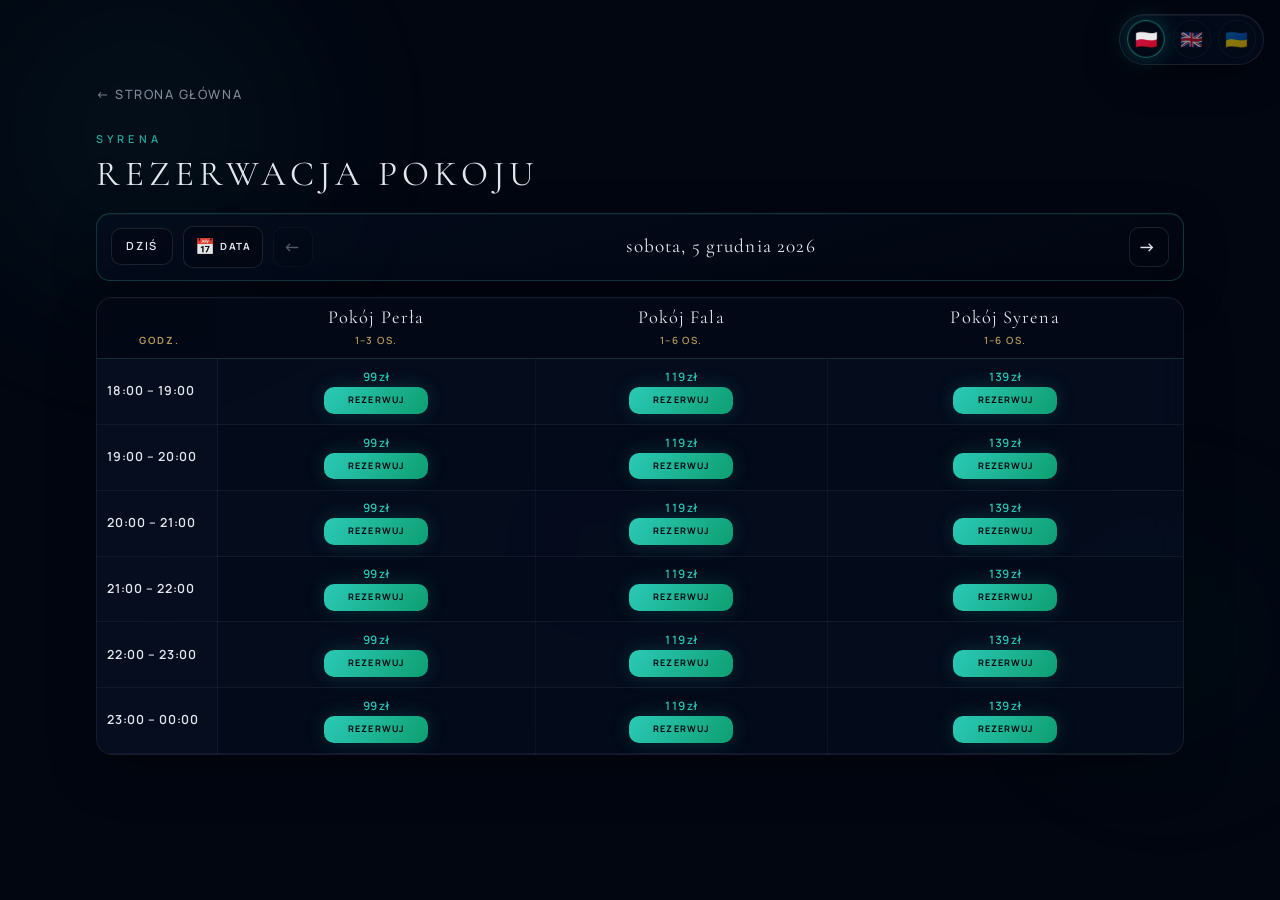
==== syrena/rezerwacja-pokoju.html @ a445add9 "Initial commit - full website" ====
<!DOCTYPE html>
<html lang="pl">
<head>
  <meta charset="UTF-8" />
  <meta name="viewport" content="width=device-width, initial-scale=1.0" />
  <meta name="description" content="Wybierz datę i godzinę — rezerwacja pokoju karaoke SYRENA." />
  <title>SYRENA — Rezerwacja pokoju</title>
  <link rel="preconnect" href="https://fonts.googleapis.com" />
  <link rel="preconnect" href="https://fonts.gstatic.com" crossorigin />
  <link href="https://fonts.googleapis.com/css2?family=Cormorant+Garamond:ital,wght@0,400;0,600;1,400&family=Manrope:wght@300;400;500;600&display=swap" rel="stylesheet" />
  <link rel="stylesheet" href="styles.css" />
</head>
<body data-syrena-page="rez">
  <a class="skip-link" href="#rez-main" data-i18n="rez_page.skip">Przejdź do treści</a>
  <div class="lang-switcher" role="group" data-i18n-aria-label="lang.switcher_aria">
    <button type="button" class="lang-switcher__btn is-active" data-lang="pl" aria-pressed="true">
      <span class="lang-switcher__flag" aria-hidden="true">🇵🇱</span><span class="visually-hidden" data-i18n="lang.pl">Polski</span>
    </button>
    <button type="button" class="lang-switcher__btn" data-lang="en" aria-pressed="false">
      <span class="lang-switcher__flag" aria-hidden="true">🇬🇧</span><span class="visually-hidden" data-i18n="lang.en">English</span>
    </button>
    <button type="button" class="lang-switcher__btn" data-lang="uk" aria-pressed="false">
      <span class="lang-switcher__flag" aria-hidden="true">🇺🇦</span><span class="visually-hidden" data-i18n="lang.uk">Українська</span>
    </button>
  </div>

  <div class="ambient" aria-hidden="true">
    <div class="ambient__orb ambient__orb--1"></div>
    <div class="ambient__orb ambient__orb--2"></div>
    <div class="ambient__orb ambient__orb--3"></div>
    <div class="ambient__bubbles"></div>
    <div class="ambient__rays"></div>
  </div>

  <div id="rez-site" class="rez-page">
    <main id="rez-main">
      <a class="rez-page__back" href="index.html#pokoje" data-i18n="rez_page.back">← Strona główna</a>

      <p class="rez-page__kicker" data-i18n="rez_page.kicker">SYRENA</p>
      <h1 class="rez-page__title" data-i18n="rez_page.heading">REZERWACJA POKOJU</h1>

      <div class="rez-datebar" data-rez-datebar role="toolbar" data-i18n-aria-label="rez_page.datebar_aria">
        <button type="button" class="rez-datebar__btn" data-rez-today data-i18n="booking.today">Dziś</button>
        <button type="button" class="rez-datebar__btn rez-datebar__btn--icon" data-rez-open-cal data-i18n-aria-label="booking.pick_date_aria" aria-label="Kalendarz">
          <span aria-hidden="true">📅</span>
          <span data-i18n="booking.date_word" class="rez-datebar__cal-word">data</span>
        </button>
        <input type="date" class="rez-datebar__native" data-rez-date-native tabindex="-1" aria-hidden="true" />
        <button type="button" class="rez-datebar__btn rez-datebar__btn--arrow" data-rez-prev data-i18n-aria-label="booking.prev_aria" aria-label="←">←</button>
        <div class="rez-datebar__label" data-rez-date-label></div>
        <button type="button" class="rez-datebar__btn rez-datebar__btn--arrow" data-rez-next data-i18n-aria-label="booking.next_aria" aria-label="→">→</button>
      </div>

      <div class="rez-schedule-shell">
        <table class="rez-matrix" data-rez-matrix role="grid" data-i18n-aria-label="booking.matrix_aria">
          <thead>
            <tr>
              <th class="rez-matrix__corner" scope="col">
                <span class="rez-matrix__corner-inner" data-i18n="rez_page.matrix_time_col">Godz.</span>
              </th>
              <th scope="col" class="rez-matrix__room" data-room-col="perla">
                <span class="rez-matrix__room-name" data-i18n="rooms.perla.name">Pokój Perła</span>
                <span class="rez-matrix__room-meta" data-i18n="rooms.perla.meta">1–3 os.</span>
              </th>
              <th scope="col" class="rez-matrix__room" data-room-col="fala">
                <span class="rez-matrix__room-name" data-i18n="rooms.fala.name">Pokój Fala</span>
                <span class="rez-matrix__room-meta" data-i18n="rooms.fala.meta">1–6 os.</span>
              </th>
              <th scope="col" class="rez-matrix__room" data-room-col="syrena">
                <span class="rez-matrix__room-name" data-i18n="rooms.syrena.name">Pokój Syrena</span>
                <span class="rez-matrix__room-meta" data-i18n="rooms.syrena.meta">1–6 os.</span>
              </th>
            </tr>
          </thead>
          <tbody data-rez-matrix-body></tbody>
        </table>
      </div>
    </main>
  </div>

  <aside
    id="rez-cart-bar"
    class="rez-cart"
    data-rez-cart
    hidden
    aria-live="polite"
    data-i18n-aria-label="rez_cart.aria"
  >
    <div class="rez-cart__inner">
      <div class="rez-cart__head">
        <h2 class="rez-cart__title" data-i18n="rez_cart.title">Koszyk rezerwacji</h2>
        <p class="rez-cart__hint" data-i18n="rez_cart.hint"></p>
      </div>
      <div class="rez-cart__list-wrap">
        <ul class="rez-cart__list" data-rez-cart-list></ul>
      </div>
      <div class="rez-cart__side">
        <div class="rez-cart__total">
          <span class="rez-cart__total-label" data-i18n="rez_cart.total_label">Razem</span>
          <span data-rez-cart-total>0</span>
          <span data-i18n="booking.currency">zł</span>
        </div>
        <button type="button" class="rez-cart__checkout" data-rez-checkout disabled data-i18n="rez_cart.checkout">
          Przejdź do płatności
        </button>
      </div>
    </div>
  </aside>

  <div
    id="rez-pay-modal"
    class="rez-confirm rez-pay"
    role="dialog"
    aria-modal="true"
    aria-labelledby="rez-pay-title"
    aria-hidden="true"
    hidden
  >
    <div class="rez-confirm__backdrop" data-rez-pay-dismiss tabindex="-1" aria-hidden="true"></div>
    <div class="rez-confirm__dialog">
      <button
        type="button"
        class="rez-confirm__close"
        data-rez-pay-dismiss
        data-i18n-aria-label="rez_pay.close_aria"
        aria-label="Zamknij"
      >
        ×
      </button>
      <div class="rez-pay__step-main" data-rez-pay-step-main>
        <p class="rez-pay__eyebrow" data-i18n="rez_pay.subtitle">Podsumowanie</p>
        <h2 id="rez-pay-title" class="rez-pay__title" data-i18n="rez_pay.title">Sposób płatności</h2>
        <div class="rez-pay__lines-wrap">
          <ul class="rez-pay__lines" data-rez-pay-lines></ul>
        </div>
        <div class="rez-pay__total-bar">
          <small data-i18n="rez_cart.total_label">Razem</small>
          <span data-rez-pay-total-num>0</span>
          <span data-i18n="booking.currency">zł</span>
        </div>
        <fieldset class="rez-pay__methods">
          <legend data-i18n="rez_pay.methods_legend">Wybierz metodę</legend>
          <div class="rez-pay__method-grid">
            <label class="rez-pay__method">
              <input type="radio" name="rez-pay-method" value="card" class="rez-pay__method-input" checked />
              <span class="rez-pay__method-ui" data-i18n="rez_pay.method_card">Karta płatnicza</span>
            </label>
            <label class="rez-pay__method">
              <input type="radio" name="rez-pay-method" value="blik" class="rez-pay__method-input" />
              <span class="rez-pay__method-ui" data-i18n="rez_pay.method_blik">BLIK</span>
            </label>
            <label class="rez-pay__method">
              <input type="radio" name="rez-pay-method" value="p24" class="rez-pay__method-input" />
              <span class="rez-pay__method-ui" data-i18n="rez_pay.method_p24">Przelewy24</span>
            </label>
            <label class="rez-pay__method">
              <input type="radio" name="rez-pay-method" value="apple" class="rez-pay__method-input" />
              <span class="rez-pay__method-ui" data-i18n="rez_pay.method_apple">Apple Pay</span>
            </label>
            <label class="rez-pay__method">
              <input type="radio" name="rez-pay-method" value="google" class="rez-pay__method-input" />
              <span class="rez-pay__method-ui" data-i18n="rez_pay.method_google">Google Pay</span>
            </label>
          </div>
        </fieldset>
        <div class="rez-pay__actions">
          <button type="button" class="rez-confirm__btn rez-confirm__btn--primary" data-rez-pay-submit data-i18n="rez_pay.pay_now">
            Zapłać teraz
          </button>
          <button type="button" class="rez-confirm__btn rez-confirm__btn--ghost" data-rez-pay-dismiss data-i18n="rez_pay.cancel">Anuluj</button>
        </div>
      </div>
      <div class="rez-pay__processing" hidden data-rez-pay-step-processing>
        <p class="rez-pay__processing-text" data-i18n="rez_pay.processing">Przetwarzanie płatności…</p>
      </div>
    </div>
  </div>
  <div class="rez-toast" id="rez-toast" role="status" aria-live="polite" aria-atomic="true" hidden data-rez-toast></div>

  <script src="i18n/translations.js"></script>
  <script src="i18n/i18n.js"></script>
  <script src="rez-page.js"></script>
</body>
</html>
---- syrena/styles.css ----
/* SYRENA — landing + booking overlay */

:root {
  --bg-deep: #020611;
  --bg-ocean: #050d1f;
  --teal: #2dd4bf;
  --emerald: #10b981;
  --gold: #c9a962;
  --text: rgba(245, 250, 255, 0.92);
  --text-muted: rgba(200, 215, 230, 0.62);
  --glass: rgba(8, 18, 40, 0.5);
  --glass-border: rgba(255, 255, 255, 0.07);
  --font-display: "Cormorant Garamond", Georgia, serif;
  --font-ui: "Manrope", system-ui, sans-serif;
  --ease-out: cubic-bezier(0.22, 1, 0.36, 1);
  --reveal-ease: cubic-bezier(0.16, 1, 0.3, 1);
  --reveal-duration: 1.85s;
  --reveal-duration-long: 2.1s;
  --header-h: 4rem;
  --radius: 16px;
}

*,
*::before,
*::after {
  box-sizing: border-box;
}

html {
  scroll-behavior: smooth;
}

@media (prefers-reduced-motion: reduce) {
  html {
    scroll-behavior: auto;
  }
}

body {
  margin: 0;
  font-family: var(--font-ui);
  font-size: 1rem;
  line-height: 1.65;
  color: var(--text);
  background: var(--bg-deep);
  overflow-x: hidden;
}

body.is-booking-open,
body.is-voucher-open {
  overflow: hidden;
}

body.is-menu-open {
  overflow: hidden;
}

/* Language switcher */
.lang-switcher {
  position: fixed;
  top: 0.85rem;
  right: 1rem;
  z-index: 60;
  display: flex;
  align-items: center;
  gap: 0.45rem;
  padding: 0.35rem 0.45rem;
  border-radius: 999px;
  border: 1px solid rgba(255, 255, 255, 0.09);
  background: rgba(5, 13, 31, 0.55);
  backdrop-filter: blur(14px);
  -webkit-backdrop-filter: blur(14px);
  box-shadow: 0 12px 36px rgba(0, 0, 0, 0.35), inset 0 1px 0 rgba(255, 255, 255, 0.05);
  transition: border-color 0.35s var(--ease-out), box-shadow 0.35s var(--ease-out), transform 0.35s var(--ease-out);
}

@media (max-width: 899px) {
  .lang-switcher {
    right: 4.25rem;
    top: 0.65rem;
    padding: 0.28rem 0.38rem;
    gap: 0.35rem;
  }
}

.lang-switcher:hover {
  border-color: rgba(45, 212, 191, 0.22);
  box-shadow: 0 14px 42px rgba(0, 0, 0, 0.38), 0 0 28px rgba(45, 212, 191, 0.08),
    inset 0 1px 0 rgba(255, 255, 255, 0.06);
}

.lang-switcher__btn {
  width: 38px;
  height: 38px;
  border-radius: 50%;
  display: grid;
  place-items: center;
  border: 1px solid rgba(255, 255, 255, 0.08);
  background: rgba(2, 6, 17, 0.45);
  opacity: 0.58;
  transition: opacity 0.35s var(--ease-out), transform 0.35s var(--ease-out), border-color 0.35s,
    box-shadow 0.35s var(--ease-out), background 0.35s;
}

.lang-switcher__btn:hover {
  opacity: 0.92;
  transform: translateY(-1px);
  border-color: rgba(201, 169, 98, 0.28);
  box-shadow: 0 0 18px rgba(201, 169, 98, 0.18);
}

.lang-switcher__btn.is-active {
  opacity: 1;
  border-color: rgba(45, 212, 191, 0.42);
  box-shadow: 0 0 22px rgba(45, 212, 191, 0.22), inset 0 0 0 1px rgba(45, 212, 191, 0.12);
  background: rgba(2, 6, 17, 0.62);
}

.lang-switcher__flag {
  font-size: 1.15rem;
  line-height: 1;
  filter: drop-shadow(0 0 10px rgba(45, 212, 191, 0.12));
}

@media (max-width: 899px) {
  .lang-switcher__btn {
    width: 34px;
    height: 34px;
  }
  .lang-switcher__flag {
    font-size: 1.05rem;
  }
}

#site.lang-fade,
#booking-overlay.lang-fade,
#menu-modal.lang-fade,
#voucher-modal.lang-fade,
#rez-site.lang-fade,
#rez-cart-bar.lang-fade,
#rez-pay-modal.lang-fade {
  opacity: 0.72;
  transition: opacity 0.28s var(--ease-out);
}

@media (prefers-reduced-motion: reduce) {
  #site.lang-fade,
  #booking-overlay.lang-fade,
  #menu-modal.lang-fade,
  #voucher-modal.lang-fade,
  #rez-site.lang-fade,
  #rez-cart-bar.lang-fade,
  #rez-pay-modal.lang-fade {
    transition: none;
    opacity: 1 !important;
  }
}

body.is-booking-open .voucher-fab {
  opacity: 0;
  pointer-events: none;
  transform: translateX(8px);
  transition: opacity 0.3s, transform 0.3s;
}

#hero,
#przestrzen,
#pokoje,
#bar,
#evolution,
#eventy,
#atmosfera,
#kontakt {
  scroll-margin-top: calc(var(--header-h) + 0.75rem);
}

/* Scroll reveal — .reveal-visible toggled via Intersection Observer / booking open */
.reveal {
  opacity: 0;
  transform: translate3d(0, 28px, 0);
  filter: blur(4px);
  transition:
    opacity var(--reveal-duration) var(--reveal-ease),
    transform var(--reveal-duration-long) var(--reveal-ease),
    filter var(--reveal-duration-long) var(--reveal-ease);
}

.reveal.reveal-visible {
  opacity: 1;
  transform: translate3d(0, 0, 0);
  filter: blur(0);
}

img {
  max-width: 100%;
  display: block;
}

a {
  color: inherit;
  text-decoration: none;
}

button {
  font: inherit;
  cursor: pointer;
  border: none;
  background: none;
  color: inherit;
}

.visually-hidden {
  position: absolute;
  width: 1px;
  height: 1px;
  padding: 0;
  margin: -1px;
  overflow: hidden;
  clip: rect(0, 0, 0, 0);
  white-space: nowrap;
  border: 0;
}

.skip-link {
  position: fixed;
  top: 0.75rem;
  left: 0.75rem;
  z-index: 3000;
  padding: 0.5rem 1rem;
  background: var(--bg-ocean);
  border: 1px solid var(--glass-border);
  border-radius: 8px;
  font-size: 0.8125rem;
  transform: translateY(-160%);
  transition: transform 0.25s var(--ease-out);
}

.skip-link:focus {
  transform: translateY(0);
  outline: 1px solid var(--teal);
  outline-offset: 2px;
}

/* Ambient */
.ambient {
  position: fixed;
  inset: 0;
  z-index: 0;
  pointer-events: none;
  overflow: hidden;
}

.ambient__orb {
  position: absolute;
  border-radius: 50%;
  filter: blur(88px);
  opacity: 0.4;
  animation: drift 32s var(--ease-out) infinite;
}

.ambient__orb--1 {
  width: min(55vw, 480px);
  height: min(55vw, 480px);
  top: -12%;
  left: -8%;
  background: radial-gradient(circle, rgba(45, 212, 191, 0.2) 0%, transparent 72%);
}

.ambient__orb--2 {
  width: min(45vw, 380px);
  height: min(45vw, 380px);
  bottom: 8%;
  right: -6%;
  background: radial-gradient(circle, rgba(16, 185, 129, 0.14) 0%, transparent 68%);
  animation-delay: -11s;
  animation-duration: 38s;
}

.ambient__orb--3 {
  width: min(34vw, 280px);
  height: min(34vw, 280px);
  top: 45%;
  left: 36%;
  background: radial-gradient(circle, rgba(201, 169, 98, 0.06) 0%, transparent 62%);
  animation-delay: -18s;
  animation-duration: 44s;
}

.ambient__bubbles {
  position: absolute;
  inset: 0;
  background-image: radial-gradient(circle at 20% 30%, rgba(255, 255, 255, 0.025) 0 1px, transparent 2px),
    radial-gradient(circle at 78% 58%, rgba(255, 255, 255, 0.02) 0 1px, transparent 2px),
    radial-gradient(circle at 52% 88%, rgba(45, 212, 191, 0.03) 0 1px, transparent 2px);
  animation: shimmer 14s ease-in-out infinite;
}

.ambient__rays {
  position: absolute;
  inset: -25%;
  background: conic-gradient(from 210deg at 50% 0%, transparent 42%, rgba(45, 212, 191, 0.035) 50%, transparent 58%);
  opacity: 0.65;
  animation: rays 26s linear infinite;
}

@keyframes drift {
  0%,
  100% {
    transform: translate(0, 0) scale(1);
  }
  45% {
    transform: translate(3%, 3%) scale(1.04);
  }
  75% {
    transform: translate(-2%, 2%) scale(0.98);
  }
}

@keyframes shimmer {
  0%,
  100% {
    opacity: 0.48;
  }
  50% {
    opacity: 0.78;
  }
}

@keyframes rays {
  to {
    transform: rotate(360deg);
  }
}

/* Site shell */
.site {
  position: relative;
  z-index: 1;
}

/* Header */
.header {
  position: fixed;
  top: 0;
  left: 0;
  right: 0;
  z-index: 50;
  height: var(--header-h);
  border-bottom: 1px solid transparent;
  transition: background 0.4s var(--ease-out), border-color 0.4s, backdrop-filter 0.4s;
}

.header.is-scrolled {
  background: rgba(2, 6, 17, 0.78);
  backdrop-filter: blur(18px);
  -webkit-backdrop-filter: blur(18px);
  border-bottom-color: var(--glass-border);
}

.header__inner {
  max-width: 1120px;
  margin: 0 auto;
  padding: 0 1.25rem;
  height: 100%;
  display: flex;
  align-items: center;
  justify-content: space-between;
  gap: 1rem;
}

.logo {
  font-family: var(--font-display);
  font-size: 1.2rem;
  font-weight: 600;
  letter-spacing: 0.3em;
  padding: 0.35rem 0;
  transition: color 0.3s, text-shadow 0.3s;
}

.logo:hover {
  color: var(--teal);
  text-shadow: 0 0 24px rgba(45, 212, 191, 0.3);
}

.nav {
  display: none;
  align-items: center;
  gap: 1.75rem;
}

@media (min-width: 900px) {
  .nav {
    display: flex;
    gap: 1rem;
  }
}

@media (min-width: 900px) and (max-width: 1080px) {
  .nav__link {
    font-size: 0.65rem;
    letter-spacing: 0.09em;
  }
}

.nav__link {
  font-size: 0.75rem;
  font-weight: 500;
  letter-spacing: 0.14em;
  text-transform: uppercase;
  color: var(--text-muted);
  transition: color 0.3s, text-shadow 0.3s;
}

.nav__link:hover {
  color: var(--text);
  text-shadow: 0 0 18px rgba(201, 169, 98, 0.2);
}

.nav__burger {
  display: flex;
  flex-direction: column;
  justify-content: center;
  gap: 6px;
  width: 44px;
  height: 44px;
  border-radius: 12px;
  border: 1px solid var(--glass-border);
  background: rgba(5, 13, 31, 0.5);
}

@media (min-width: 900px) {
  .nav__burger {
    display: none;
  }
}

.nav__burger span {
  display: block;
  width: 18px;
  height: 1.5px;
  margin: 0 auto;
  background: currentColor;
  border-radius: 1px;
  transition: transform 0.35s var(--ease-out), opacity 0.25s;
}

.nav__burger[aria-expanded="true"] span:first-child {
  transform: translateY(3.75px) rotate(45deg);
}

.nav__burger[aria-expanded="true"] span:last-child {
  transform: translateY(-3.75px) rotate(-45deg);
}

.nav__drawer {
  position: fixed;
  top: var(--header-h);
  left: 0;
  right: 0;
  padding: 1rem 1.25rem 1.5rem;
  background: rgba(5, 13, 31, 0.96);
  backdrop-filter: blur(16px);
  border-bottom: 1px solid var(--glass-border);
  display: flex;
  flex-direction: column;
  gap: 0.5rem;
  z-index: 45;
  transform: translateY(-100%);
  opacity: 0;
  visibility: hidden;
  pointer-events: none;
  transition: transform 0.4s var(--ease-out), opacity 0.35s, visibility 0.35s;
}

.nav__drawer.is-open {
  transform: translateY(0);
  opacity: 1;
  visibility: visible;
  pointer-events: auto;
}

.nav__drawer-link {
  display: block;
  padding: 0.85rem 0;
  font-size: 0.8125rem;
  letter-spacing: 0.12em;
  text-transform: uppercase;
  color: var(--text-muted);
  border-bottom: 1px solid var(--glass-border);
}

.nav__drawer-link:hover {
  color: var(--text);
}

/* Buttons */
.btn {
  display: inline-flex;
  align-items: center;
  justify-content: center;
  min-height: 2.85rem;
  padding: 0 1.5rem;
  font-size: 0.75rem;
  font-weight: 600;
  letter-spacing: 0.14em;
  text-transform: uppercase;
  border-radius: 999px;
  transition: transform 0.35s var(--ease-out), box-shadow 0.35s, border-color 0.35s, background 0.35s, color 0.35s;
}

.btn--nav {
  display: none;
  border: 1px solid rgba(201, 169, 98, 0.35);
  background: rgba(201, 169, 98, 0.06);
  color: var(--gold);
}

@media (min-width: 900px) {
  .btn--nav {
    display: inline-flex;
  }
}

.btn--primary {
  border: 1px solid rgba(45, 212, 191, 0.35);
  color: var(--bg-deep);
  background: linear-gradient(135deg, rgba(45, 212, 191, 0.95), rgba(16, 185, 129, 0.88));
  box-shadow: 0 0 0 1px rgba(45, 212, 191, 0.1), 0 10px 36px rgba(45, 212, 191, 0.16);
}

.btn--primary:hover {
  transform: translateY(-2px);
  box-shadow: 0 0 0 1px rgba(201, 169, 98, 0.28), 0 14px 44px rgba(45, 212, 191, 0.24),
    0 0 48px rgba(201, 169, 98, 0.07);
}

.btn--ghost {
  border: 1px solid rgba(255, 255, 255, 0.14);
  background: rgba(5, 13, 31, 0.35);
  color: var(--text);
}

.btn--ghost:hover {
  border-color: rgba(45, 212, 191, 0.28);
  transform: translateY(-2px);
  color: var(--text);
}

.btn--block {
  width: 100%;
  margin-top: 0.5rem;
}

.btn--wide {
  width: 100%;
  max-width: 420px;
  margin-top: 1.5rem;
}

/* Hero */
.hero {
  position: relative;
  min-height: 100vh;
  min-height: 100dvh;
  display: flex;
  flex-direction: column;
  align-items: center;
  justify-content: center;
  text-align: center;
  padding: calc(var(--header-h) + 2rem) 1.25rem 4rem;
  background: radial-gradient(ellipse 90% 60% at 50% -15%, rgba(45, 212, 191, 0.07), transparent 55%),
    radial-gradient(ellipse 70% 45% at 50% 110%, rgba(5, 13, 31, 0.85), var(--bg-deep));
}

.hero__symbol {
  position: absolute;
  bottom: 12vh;
  left: 50%;
  transform: translateX(-50%);
  width: min(90vw, 420px);
  color: var(--teal);
  opacity: 0.42;
  pointer-events: none;
}

.hero__wave-path {
  transform-origin: 50% 100%;
  animation: waveFloat 10s ease-in-out infinite;
  opacity: 0.38;
}

.hero__wave-path--2 {
  animation-duration: 13s;
  animation-delay: -4s;
  opacity: 0.2;
}

@keyframes waveFloat {
  0%,
  100% {
    transform: translateY(0) scaleY(1);
  }
  50% {
    transform: translateY(-5px) scaleY(1.08);
    opacity: 0.55;
  }
}

.hero__ripples {
  display: flex;
  justify-content: center;
  gap: 0.45rem;
  margin-top: 0.5rem;
}

.hero__ripples span {
  width: 5px;
  height: 5px;
  border-radius: 50%;
  background: var(--teal);
  opacity: 0.28;
  animation: ripple 3.2s ease-in-out infinite;
}

.hero__ripples span:nth-child(2) {
  animation-delay: 0.55s;
}

.hero__ripples span:nth-child(3) {
  animation-delay: 1.05s;
}

@keyframes ripple {
  0%,
  100% {
    transform: scale(1);
  }
  50% {
    transform: scale(1.35);
    box-shadow: 0 0 16px rgba(45, 212, 191, 0.12);
  }
}

.eyebrow {
  margin: 0 0 0.75rem;
  font-size: 0.6875rem;
  font-weight: 600;
  letter-spacing: 0.28em;
  text-transform: uppercase;
  color: var(--gold);
  opacity: 0.88;
}

.hero__title {
  margin: 0 0 1rem;
  font-family: var(--font-display);
  font-size: clamp(3.25rem, 12vw, 5.75rem);
  font-weight: 400;
  letter-spacing: 0.38em;
  padding-left: 0.38em;
  line-height: 1.02;
  background: linear-gradient(185deg, #f2f8ff 0%, rgba(195, 218, 235, 0.78) 45%, rgba(45, 212, 191, 0.4) 100%);
  -webkit-background-clip: text;
  background-clip: text;
  color: transparent;
  filter: drop-shadow(0 0 32px rgba(45, 212, 191, 0.1));
}

.hero__lead {
  margin: 0 auto 2rem;
  max-width: 26rem;
  font-size: clamp(0.95rem, 2.5vw, 1.1rem);
  font-weight: 300;
  color: var(--text-muted);
  line-height: 1.75;
}

.hero__actions {
  display: flex;
  flex-wrap: wrap;
  gap: 0.75rem;
  justify-content: center;
}

/* Sections */
.section {
  position: relative;
  padding: 5rem 1.25rem;
}

.section--alt {
  background: linear-gradient(180deg, var(--bg-deep) 0%, var(--bg-ocean) 45%, var(--bg-deep) 100%);
}

.section__inner {
  max-width: 1120px;
  margin: 0 auto;
}

.section__inner--split {
  display: grid;
  gap: 2.5rem;
  align-items: center;
}

@media (min-width: 880px) {
  .section__inner--split {
    grid-template-columns: 1fr 1fr;
  }
}

.section__inner--narrow {
  max-width: 520px;
}

.section__title {
  margin: 0 0 1rem;
  font-family: var(--font-display);
  font-size: clamp(2rem, 5vw, 2.85rem);
  font-weight: 400;
  letter-spacing: 0.06em;
}

.section__intro,
.section__text {
  margin: 0 0 1.5rem;
  max-width: 38rem;
  color: var(--text-muted);
  font-weight: 300;
}

.section__text {
  line-height: 1.75;
}

/* Room grid */
.room-grid {
  display: grid;
  grid-template-columns: 1fr;
  gap: 1.1rem;
}

@media (min-width: 640px) {
  .room-grid {
    grid-template-columns: repeat(2, 1fr);
  }
}

@media (min-width: 960px) {
  .room-grid--three {
    grid-template-columns: repeat(3, 1fr);
  }
}

.room-tile {
  display: block;
  text-align: left;
  color: inherit;
  text-decoration: none;
  border-radius: var(--radius);
  overflow: hidden;
  border: 1px solid var(--glass-border);
  background: var(--glass);
  backdrop-filter: blur(18px);
  -webkit-backdrop-filter: blur(18px);
  box-shadow: 0 18px 50px rgba(0, 0, 0, 0.28), inset 0 1px 0 rgba(255, 255, 255, 0.04);
  transition: transform 0.4s var(--ease-out), border-color 0.4s, box-shadow 0.4s;
}

.room-tile:hover {
  transform: translateY(-6px);
  border-color: rgba(45, 212, 191, 0.22);
  box-shadow: 0 22px 60px rgba(0, 0, 0, 0.32), 0 0 40px rgba(45, 212, 191, 0.08),
    inset 0 1px 0 rgba(255, 255, 255, 0.06);
}

.room-tile:focus-visible {
  outline: 2px solid rgba(45, 212, 191, 0.5);
  outline-offset: 3px;
}

.room-tile__visual {
  position: relative;
  overflow: hidden;
  width: 100%;
  min-height: 220px;
  height: clamp(220px, 28vw, 280px);
  background-color: #020611;
  background-repeat: no-repeat;
  background-position: center;
  background-size: cover;
  transform: scale(1);
  transform-origin: center center;
  transition: transform 0.85s var(--ease-out);
}

/* Perła — warm pearl / champagne */
.room-tile__visual--perla {
  background-image:
    radial-gradient(ellipse 95% 75% at 78% 12%, rgba(201, 169, 98, 0.42), transparent 52%),
    radial-gradient(ellipse 70% 55% at 18% 88%, rgba(130, 90, 60, 0.28), transparent 55%),
    radial-gradient(ellipse 80% 60% at 50% 50%, rgba(255, 248, 235, 0.06), transparent 60%),
    linear-gradient(165deg, #121c32 0%, #050d1f 48%, #020611 100%);
}

/* Fala — teal ocean */
.room-tile__visual--fala {
  background-image:
    radial-gradient(ellipse 110% 85% at 50% 105%, rgba(45, 212, 191, 0.28), transparent 58%),
    radial-gradient(ellipse 55% 45% at 88% 22%, rgba(16, 185, 129, 0.22), transparent 52%),
    radial-gradient(ellipse 60% 50% at 12% 40%, rgba(6, 182, 212, 0.12), transparent 55%),
    linear-gradient(195deg, #031428 0%, #050d1f 52%, #020611 100%);
}

/* Syrena — deep sea rays */
.room-tile__visual--syrena {
  background-image:
    repeating-linear-gradient(
      -14deg,
      transparent 0,
      transparent 46px,
      rgba(45, 212, 191, 0.055) 46px,
      rgba(45, 212, 191, 0.055) 50px
    ),
    radial-gradient(ellipse 130% 100% at 50% -5%, rgba(45, 212, 191, 0.32), transparent 48%),
    radial-gradient(ellipse 70% 55% at 85% 75%, rgba(16, 185, 129, 0.18), transparent 55%),
    linear-gradient(185deg, #051830 0%, #050d1f 45%, #020611 100%);
}

.room-tile:hover .room-tile__visual {
  transform: scale(1.06);
}

/* Cinematic dark overlays + room-specific tint */
.room-tile__visual::after {
  content: "";
  position: absolute;
  inset: 0;
  z-index: 1;
  pointer-events: none;
}

.room-tile__visual--perla::after {
  background: linear-gradient(195deg, rgba(2, 6, 17, 0.45) 0%, transparent 40%, rgba(2, 6, 17, 0.9) 100%),
    linear-gradient(90deg, rgba(2, 6, 17, 0.35) 0%, transparent 52%),
    radial-gradient(ellipse 80% 55% at 80% 20%, rgba(201, 169, 98, 0.12), transparent 50%);
}

.room-tile__visual--fala::after {
  background: linear-gradient(180deg, rgba(2, 6, 17, 0.42) 0%, transparent 28%, rgba(2, 6, 17, 0.92) 100%),
    linear-gradient(125deg, rgba(2, 6, 17, 0.48) 0%, transparent 42%),
    radial-gradient(ellipse 90% 65% at 50% 110%, rgba(45, 212, 191, 0.14), transparent 50%),
    radial-gradient(ellipse 60% 45% at 85% 25%, rgba(16, 185, 129, 0.1), transparent 45%);
}

.room-tile__visual--syrena::after {
  background: linear-gradient(180deg, rgba(2, 6, 17, 0.52) 0%, rgba(2, 6, 17, 0.2) 36%, rgba(2, 6, 17, 0.94) 100%),
    linear-gradient(210deg, rgba(2, 6, 17, 0.55) 0%, transparent 44%),
    radial-gradient(ellipse 85% 60% at 40% 100%, rgba(16, 185, 129, 0.12), transparent 55%),
    radial-gradient(ellipse 45% 40% at 92% 18%, rgba(201, 169, 98, 0.06), transparent 50%);
}

.room-tile__body {
  padding: 1.15rem 1.25rem 1.35rem;
}

.room-tile__name {
  margin: 0 0 0.25rem;
  font-family: var(--font-display);
  font-size: 1.45rem;
  letter-spacing: 0.04em;
}

.room-tile__meta {
  margin: 0 0 0.5rem;
  font-size: 0.75rem;
  letter-spacing: 0.12em;
  text-transform: uppercase;
  color: var(--gold);
  opacity: 0.9;
}

.room-tile__desc {
  margin: 0;
  font-size: 0.9rem;
  color: var(--text-muted);
  font-weight: 300;
  line-height: 1.55;
}

.room-tile__cta {
  display: inline-flex;
  align-items: center;
  justify-content: center;
  margin-top: 1rem;
  padding: 0.55rem 1.1rem;
  width: 100%;
  font-family: var(--font-ui);
  font-size: 0.72rem;
  font-weight: 600;
  letter-spacing: 0.2em;
  text-transform: uppercase;
  color: var(--bg-deep);
  background: linear-gradient(120deg, rgba(45, 212, 191, 0.95), rgba(16, 185, 129, 0.88));
  border-radius: 10px;
  border: 1px solid rgba(255, 255, 255, 0.12);
  box-shadow: 0 0 22px rgba(45, 212, 191, 0.2);
  transition: box-shadow 0.35s var(--ease-out), transform 0.35s var(--ease-out);
}

.room-tile:hover .room-tile__cta {
  box-shadow: 0 0 28px rgba(45, 212, 191, 0.35);
  transform: translateY(-1px);
}

/* Bar panel */
.bar-panel {
  min-height: 260px;
  border-radius: var(--radius);
  border: 1px solid var(--glass-border);
  background: linear-gradient(145deg, rgba(5, 13, 31, 0.9), rgba(2, 6, 17, 0.6)),
    radial-gradient(ellipse at 30% 30%, rgba(45, 212, 191, 0.1), transparent 55%);
  box-shadow: inset 0 0 80px rgba(0, 0, 0, 0.25);
}

.events-panel {
  min-height: 260px;
  border-radius: var(--radius);
  border: 1px solid var(--glass-border);
  background: linear-gradient(155deg, rgba(2, 6, 17, 0.85), rgba(5, 13, 31, 0.65)),
    radial-gradient(ellipse at 70% 40%, rgba(201, 169, 98, 0.08), transparent 50%),
    radial-gradient(circle at 20% 80%, rgba(45, 212, 191, 0.06), transparent 45%);
  box-shadow: inset 0 0 80px rgba(0, 0, 0, 0.28);
}

/* —— Nasza przestrzeń —— */
.space {
  position: relative;
  padding: clamp(3.5rem, 8vw, 5.5rem) 1.25rem;
  overflow: hidden;
  background: radial-gradient(ellipse 120% 80% at 50% 0%, rgba(45, 212, 191, 0.06), transparent 55%),
    linear-gradient(180deg, var(--bg-deep) 0%, #030a18 40%, var(--bg-ocean) 100%);
}

.space__deco {
  position: absolute;
  inset: 0;
  pointer-events: none;
  z-index: 0;
}

.space__deco-wave {
  position: absolute;
  left: -15%;
  width: 130%;
  height: 120px;
  border-radius: 50%;
  border: 1px solid rgba(45, 212, 191, 0.08);
  opacity: 0.5;
}

.space__deco-wave--1 {
  bottom: 12%;
  transform: rotate(-2deg);
  animation: spaceWave 18s ease-in-out infinite;
}

.space__deco-wave--2 {
  bottom: 6%;
  height: 100px;
  opacity: 0.28;
  border-color: rgba(201, 169, 98, 0.12);
  animation: spaceWave 22s ease-in-out infinite reverse;
}

.space__deco-glow {
  position: absolute;
  top: 20%;
  right: -10%;
  width: 45vw;
  max-width: 420px;
  height: 45vw;
  max-height: 420px;
  border-radius: 50%;
  background: radial-gradient(circle, rgba(45, 212, 191, 0.08) 0%, transparent 65%);
  filter: blur(40px);
}

@keyframes spaceWave {
  0%,
  100% {
    transform: rotate(-2deg) translateX(0);
  }
  50% {
    transform: rotate(-2deg) translateX(-2%);
  }
}

.space__inner {
  position: relative;
  z-index: 1;
}

.space__header {
  text-align: center;
  max-width: 40rem;
  margin: 0 auto 2.5rem;
}

.space__kicker {
  margin: 0 0 0.35rem;
  font-size: 0.75rem;
  font-weight: 600;
  letter-spacing: 0.38em;
  text-transform: uppercase;
  color: var(--gold);
  opacity: 0.88;
}

.space__main-title {
  margin: 0 0 1rem;
  font-family: var(--font-display);
  font-size: clamp(2.75rem, 9vw, 4.5rem);
  font-weight: 400;
  letter-spacing: 0.28em;
  padding-left: 0.28em;
  line-height: 1.05;
  color: rgba(245, 250, 255, 0.96);
  text-shadow: 0 0 60px rgba(45, 212, 191, 0.08);
}

.space__sub {
  margin: 0;
  font-size: 0.95rem;
  font-weight: 300;
  color: var(--text-muted);
  line-height: 1.65;
}

.space__panel {
  max-width: 1080px;
  margin: 0 auto;
  padding: clamp(1.25rem, 3vw, 2rem);
  border-radius: 20px;
  background: linear-gradient(165deg, rgba(2, 6, 17, 0.92) 0%, rgba(5, 13, 31, 0.88) 100%);
  border: 1px solid rgba(255, 255, 255, 0.06);
  box-shadow: 0 28px 80px rgba(0, 0, 0, 0.45), inset 0 1px 0 rgba(255, 255, 255, 0.04);
}

.space__grid {
  display: grid;
  grid-template-columns: 1fr;
  gap: clamp(1.75rem, 3vw, 2.25rem);
}

@media (min-width: 820px) {
  .space__grid {
    grid-template-columns: repeat(3, 1fr);
    gap: 1.5rem;
  }
}

.space-card {
  position: relative;
  display: flex;
  flex-direction: column;
  align-items: center;
  justify-content: center;
  min-height: clamp(220px, 32vw, 300px);
  padding: 2.5rem 1.25rem 1.75rem;
  margin-top: 0.85rem;
  border-radius: 14px;
  text-decoration: none;
  color: inherit;
  background: rgba(2, 6, 17, 0.55);
  border: 1px solid rgba(45, 212, 191, 0.22);
  box-shadow: 0 12px 40px rgba(0, 0, 0, 0.25), inset 0 1px 0 rgba(255, 255, 255, 0.03);
  transition: transform 0.45s var(--ease-out), border-color 0.45s var(--ease-out), box-shadow 0.45s var(--ease-out),
    background 0.45s;
}

.space-card:hover {
  transform: translateY(-8px);
  border-color: rgba(45, 212, 191, 0.55);
  box-shadow: 0 20px 56px rgba(0, 0, 0, 0.35), 0 0 48px rgba(45, 212, 191, 0.12), inset 0 1px 0 rgba(255, 255, 255, 0.05);
  background: rgba(8, 22, 42, 0.65);
}

.space-card:focus-visible {
  outline: 2px solid rgba(45, 212, 191, 0.55);
  outline-offset: 4px;
}

.space-card__tab {
  position: absolute;
  top: 0;
  left: 50%;
  transform: translate(-50%, -50%);
  padding: 0.45rem 1.15rem;
  font-size: 0.65rem;
  font-weight: 600;
  letter-spacing: 0.2em;
  text-transform: lowercase;
  color: rgba(45, 212, 191, 0.85);
  background: linear-gradient(180deg, #050d1f 0%, #020611 100%);
  border: 1px solid rgba(45, 212, 191, 0.35);
  border-radius: 999px;
  white-space: nowrap;
  transition: color 0.35s, border-color 0.35s, box-shadow 0.35s, background 0.35s;
}

.space-card__tab--gold {
  color: rgba(201, 169, 98, 0.9);
  border-color: rgba(201, 169, 98, 0.35);
}

.space-card:hover .space-card__tab {
  color: var(--teal);
  border-color: rgba(45, 212, 191, 0.65);
  box-shadow: 0 0 24px rgba(45, 212, 191, 0.2);
}

.space-card:hover .space-card__tab--gold {
  color: var(--gold);
  border-color: rgba(201, 169, 98, 0.55);
  box-shadow: 0 0 24px rgba(201, 169, 98, 0.15);
}

.space-card__canvas {
  display: flex;
  align-items: center;
  justify-content: center;
  width: 100%;
  flex: 1;
}

.space-card__icon {
  width: clamp(100px, 28vw, 140px);
  height: clamp(100px, 28vw, 140px);
  color: rgba(45, 212, 191, 0.55);
  transition: color 0.45s var(--ease-out), filter 0.45s;
}

.space-card:hover .space-card__icon {
  color: rgba(45, 212, 191, 0.95);
  filter: drop-shadow(0 0 18px rgba(45, 212, 191, 0.45)) drop-shadow(0 0 36px rgba(45, 212, 191, 0.15));
}

.space-card--bar:hover .space-card__icon {
  filter: drop-shadow(0 0 14px rgba(201, 169, 98, 0.35)) drop-shadow(0 0 28px rgba(45, 212, 191, 0.22));
}

.space-card__icon .space-card__stroke {
  fill: none;
  stroke: currentColor;
  stroke-width: 1.35;
  stroke-linecap: round;
  stroke-linejoin: round;
  vector-effect: non-scaling-stroke;
}

.space-card__stroke--wave {
  opacity: 0.5;
}

.space-card__stroke--accent {
  color: var(--gold);
  stroke: currentColor;
  opacity: 0.75;
}

/* Voucher FAB + modal */
.voucher-fab {
  position: fixed;
  right: clamp(0.75rem, 2vw, 1.25rem);
  bottom: clamp(5rem, 18vh, 8.5rem);
  z-index: 90;
  display: flex;
  flex-direction: column;
  align-items: center;
  gap: 0.2rem;
  padding: 0.65rem 0.55rem 0.5rem;
  min-width: 3.25rem;
  border-radius: 14px;
  border: 1px solid rgba(201, 169, 98, 0.4);
  background: linear-gradient(165deg, rgba(5, 13, 31, 0.95), rgba(2, 6, 17, 0.92));
  color: var(--gold);
  box-shadow: 0 8px 32px rgba(0, 0, 0, 0.35), inset 0 1px 0 rgba(255, 255, 255, 0.05);
  transition: transform 0.35s var(--ease-out), border-color 0.35s, box-shadow 0.35s, color 0.35s;
}

.voucher-fab:hover {
  transform: translateY(-3px);
  border-color: rgba(45, 212, 191, 0.45);
  color: var(--teal);
  box-shadow: 0 12px 40px rgba(0, 0, 0, 0.4), 0 0 36px rgba(45, 212, 191, 0.18), 0 0 24px rgba(201, 169, 98, 0.12);
}

.voucher-fab:focus-visible {
  outline: 2px solid rgba(45, 212, 191, 0.55);
  outline-offset: 3px;
}

.voucher-fab__icon {
  width: 26px;
  height: 26px;
}

.voucher-fab__label {
  font-size: 0.55rem;
  font-weight: 600;
  letter-spacing: 0.18em;
  text-transform: uppercase;
  opacity: 0.9;
}

.voucher-modal {
  position: fixed;
  inset: 0;
  z-index: 180;
  display: flex;
  align-items: center;
  justify-content: center;
  padding: 1.25rem;
  opacity: 0;
  visibility: hidden;
  pointer-events: none;
  transition: opacity 0.35s var(--ease-out), visibility 0.35s step-end;
}

.voucher-modal.is-open {
  opacity: 1;
  visibility: visible;
  pointer-events: auto;
  transition: opacity 0.35s var(--ease-out), visibility 0s step-start;
}

.voucher-modal__backdrop {
  position: absolute;
  inset: 0;
  background: rgba(2, 6, 17, 0.72);
  backdrop-filter: blur(6px);
}

.voucher-modal__dialog {
  position: relative;
  z-index: 1;
  width: 100%;
  max-width: 400px;
  padding: 1.75rem 1.5rem 1.5rem;
  border-radius: 18px;
  border: 1px solid rgba(45, 212, 191, 0.22);
  background: linear-gradient(165deg, rgba(5, 13, 31, 0.98), rgba(2, 6, 17, 0.96));
  box-shadow: 0 24px 64px rgba(0, 0, 0, 0.5), 0 0 0 1px rgba(255, 255, 255, 0.04);
  transform: translateY(12px) scale(0.98);
  opacity: 0;
  transition: transform 0.4s var(--ease-out), opacity 0.35s var(--ease-out);
}

.voucher-modal.is-open .voucher-modal__dialog {
  transform: translateY(0) scale(1);
  opacity: 1;
}

.voucher-modal__close {
  position: absolute;
  top: 0.65rem;
  right: 0.65rem;
  width: 36px;
  height: 36px;
  border-radius: 10px;
  border: 1px solid var(--glass-border);
  font-size: 1.35rem;
  line-height: 1;
  color: var(--text-muted);
  background: rgba(2, 6, 17, 0.5);
  transition: color 0.25s, border-color 0.25s;
}

.voucher-modal__close:hover {
  color: var(--text);
  border-color: rgba(45, 212, 191, 0.35);
}

.voucher-modal__title {
  margin: 0 0 0.75rem;
  font-family: var(--font-display);
  font-size: 1.65rem;
  letter-spacing: 0.12em;
  color: var(--text);
}

.voucher-modal__text {
  margin: 0 0 0.75rem;
  font-size: 0.9rem;
  color: var(--text-muted);
  font-weight: 300;
  line-height: 1.6;
}

.voucher-modal__hint {
  margin: 0 0 1.25rem;
  font-size: 0.75rem;
  color: var(--text-muted);
  opacity: 0.75;
}

/* ——— Strona rezerwacji pokoju (rezerwacja-pokoju.html) ——— */
.rez-page {
  position: relative;
  z-index: 2;
  min-height: 100vh;
  padding: calc(var(--header-h) + 1rem) 1rem 2.5rem;
  max-width: 1120px;
  margin: 0 auto;
}

body.has-rez-cart .rez-page {
  padding-bottom: clamp(6.5rem, 18vh, 9rem);
}

body.has-rez-cart .rez-toast {
  bottom: clamp(5.5rem, 14vh, 7rem);
}

.rez-page__back {
  display: inline-flex;
  align-items: center;
  gap: 0.35rem;
  margin-bottom: 1.5rem;
  font-size: 0.8rem;
  font-weight: 500;
  letter-spacing: 0.12em;
  text-transform: uppercase;
  color: var(--text-muted);
  border-bottom: 1px solid transparent;
  transition: color 0.25s, border-color 0.25s;
}

.rez-page__back:hover {
  color: var(--teal);
  border-color: rgba(45, 212, 191, 0.35);
}

.rez-page__kicker {
  margin: 0 0 0.4rem;
  font-size: 0.68rem;
  font-weight: 600;
  letter-spacing: 0.38em;
  text-transform: uppercase;
  color: rgba(45, 212, 191, 0.78);
}

.rez-page__title {
  margin: 0 0 1.1rem;
  font-family: var(--font-display);
  font-size: clamp(1.65rem, 4.5vw, 2.2rem);
  font-weight: 400;
  letter-spacing: 0.14em;
  line-height: 1.15;
  color: var(--text);
  text-shadow: 0 0 40px rgba(45, 212, 191, 0.12);
}

.rez-datebar {
  display: flex;
  flex-wrap: wrap;
  align-items: center;
  gap: 0.65rem;
  padding: 0.75rem 0.9rem;
  margin-bottom: 1rem;
  border-radius: 14px;
  border: 1px solid rgba(45, 212, 191, 0.22);
  background: linear-gradient(165deg, rgba(5, 13, 31, 0.72), rgba(2, 6, 17, 0.55));
  box-shadow: 0 12px 40px rgba(0, 0, 0, 0.35), inset 0 1px 0 rgba(255, 255, 255, 0.04);
}

.rez-datebar__btn {
  flex: 0 0 auto;
  padding: 0.5rem 0.85rem;
  font-family: var(--font-ui);
  font-size: 0.7rem;
  font-weight: 600;
  letter-spacing: 0.16em;
  text-transform: uppercase;
  color: var(--text);
  border-radius: 10px;
  border: 1px solid rgba(255, 255, 255, 0.1);
  background: rgba(2, 6, 17, 0.55);
  transition: border-color 0.25s, box-shadow 0.25s, color 0.25s;
}

.rez-datebar__btn:hover {
  border-color: rgba(45, 212, 191, 0.35);
  box-shadow: 0 0 18px rgba(45, 212, 191, 0.1);
}

.rez-datebar__btn--icon {
  width: auto;
  min-width: 42px;
  height: 42px;
  padding: 0 0.65rem;
  display: inline-flex;
  align-items: center;
  justify-content: center;
  gap: 0.35rem;
  font-size: 1rem;
  letter-spacing: 0;
}

.rez-datebar__cal-word {
  font-size: 0.62rem;
  font-weight: 700;
  letter-spacing: 0.14em;
  text-transform: uppercase;
}

.rez-datebar__btn--arrow {
  width: 40px;
  height: 40px;
  padding: 0;
  display: grid;
  place-items: center;
  font-size: 1.1rem;
  line-height: 1;
}

.rez-datebar__btn--arrow:disabled {
  opacity: 0.35;
  cursor: not-allowed;
  pointer-events: none;
}

.rez-datebar__label {
  flex: 1 1 200px;
  min-width: 0;
  text-align: center;
  font-family: var(--font-display);
  font-size: clamp(1rem, 2.8vw, 1.2rem);
  letter-spacing: 0.06em;
  color: var(--text);
}

.rez-datebar__native {
  position: absolute;
  width: 1px;
  height: 1px;
  padding: 0;
  margin: -1px;
  overflow: hidden;
  clip: rect(0, 0, 0, 0);
  white-space: nowrap;
  border: 0;
}

/* Siatka: godzina × 3 pokoje (rezerwacja-pokoju.html) */
.rez-schedule-shell {
  border-radius: var(--radius);
  border: 1px solid var(--glass-border);
  background: var(--glass);
  backdrop-filter: blur(16px);
  -webkit-backdrop-filter: blur(16px);
  box-shadow: 0 18px 48px rgba(0, 0, 0, 0.28), inset 0 1px 0 rgba(255, 255, 255, 0.04);
  overflow: auto;
  max-height: min(calc(100vh - 200px), 580px);
}

.rez-matrix {
  width: 100%;
  min-width: 620px;
  border-collapse: collapse;
  font-family: var(--font-ui);
}

.rez-matrix thead th {
  padding: 0.55rem 0.45rem 0.65rem;
  text-align: center;
  vertical-align: bottom;
  border-bottom: 1px solid rgba(45, 212, 191, 0.2);
  background: rgba(2, 6, 17, 0.45);
}

.rez-matrix__corner {
  width: 7.5rem;
  min-width: 7rem;
  text-align: left;
  vertical-align: bottom;
  padding-left: 0.75rem !important;
  background: rgba(2, 6, 17, 0.65) !important;
}

.rez-matrix__corner-inner {
  display: block;
  font-size: 0.62rem;
  font-weight: 700;
  letter-spacing: 0.2em;
  text-transform: uppercase;
  color: rgba(201, 169, 98, 0.88);
}

.rez-matrix__room {
  font-weight: 400;
}

.rez-matrix__room-name {
  display: block;
  font-family: var(--font-display);
  font-size: clamp(0.95rem, 1.8vw, 1.15rem);
  letter-spacing: 0.06em;
  line-height: 1.2;
  color: var(--text);
}

.rez-matrix__room-meta {
  display: block;
  margin-top: 0.2rem;
  font-size: 0.62rem;
  font-weight: 600;
  letter-spacing: 0.14em;
  text-transform: uppercase;
  color: var(--gold);
  opacity: 0.88;
}

.rez-matrix tbody tr:nth-child(even) .rez-matrix__cell {
  background: rgba(2, 6, 17, 0.18);
}

.rez-matrix tbody th {
  position: sticky;
  left: 0;
  z-index: 2;
  padding: 0.45rem 0.65rem;
  text-align: left;
  font-size: 0.78rem;
  font-weight: 600;
  letter-spacing: 0.05em;
  color: var(--text);
  border-bottom: 1px solid rgba(255, 255, 255, 0.06);
  border-right: 1px solid rgba(255, 255, 255, 0.06);
  background: linear-gradient(90deg, rgba(5, 13, 31, 0.98), rgba(5, 13, 31, 0.92));
  box-shadow: 4px 0 12px rgba(0, 0, 0, 0.2);
  white-space: nowrap;
}

.rez-matrix__cell {
  padding: 0.35rem 0.4rem;
  text-align: center;
  vertical-align: middle;
  border-bottom: 1px solid rgba(255, 255, 255, 0.06);
  border-right: 1px solid rgba(255, 255, 255, 0.04);
}

.rez-matrix__cell:last-child {
  border-right: none;
}

.rez-matrix__cell-inner {
  display: flex;
  flex-direction: column;
  align-items: center;
  justify-content: center;
  gap: 0.2rem;
  min-height: 3.35rem;
}

.rez-matrix__price {
  font-size: 0.72rem;
  font-weight: 600;
  color: rgba(45, 212, 191, 0.92);
  line-height: 1.2;
  white-space: nowrap;
}

.rez-matrix__price .rez-matrix__amount {
  font-variant-numeric: tabular-nums;
}

.rez-matrix .rez-slot__btn {
  min-width: 0;
  width: 100%;
  max-width: 6.5rem;
  padding: 0.38rem 0.35rem;
  font-size: 0.56rem;
  letter-spacing: 0.12em;
}

.rez-matrix [data-room-col].is-highlight-col {
  background: rgba(45, 212, 191, 0.06) !important;
  box-shadow: inset 0 0 0 1px rgba(45, 212, 191, 0.35);
}

.rez-matrix thead [data-room-col].is-highlight-col {
  box-shadow: inset 0 -2px 0 rgba(45, 212, 191, 0.55);
}

.rez-matrix__cell.is-cart-selected {
  box-shadow:
    inset 0 0 0 2px rgba(45, 212, 191, 0.65),
    0 0 20px rgba(45, 212, 191, 0.12);
  background: rgba(45, 212, 191, 0.05);
  border-radius: 12px;
}

.rez-slot__btn {
  min-width: 118px;
  padding: 0.55rem 0.9rem;
  font-family: var(--font-ui);
  font-size: 0.68rem;
  font-weight: 700;
  letter-spacing: 0.18em;
  text-transform: uppercase;
  color: var(--bg-deep);
  border: none;
  border-radius: 10px;
  cursor: pointer;
  background: linear-gradient(125deg, rgba(45, 212, 191, 0.95), rgba(16, 185, 129, 0.85));
  box-shadow: 0 0 20px rgba(45, 212, 191, 0.18);
  transition: transform 0.2s, box-shadow 0.2s, opacity 0.2s;
}

.rez-slot__btn:hover:not(:disabled) {
  transform: translateY(-1px);
  box-shadow: 0 0 28px rgba(45, 212, 191, 0.28);
}

.rez-slot__btn.is-in-cart {
  color: var(--teal);
  background: rgba(45, 212, 191, 0.12);
  border: 1px solid rgba(45, 212, 191, 0.45);
  box-shadow: 0 0 18px rgba(45, 212, 191, 0.22);
}

.rez-slot__btn.is-in-cart:hover:not(:disabled) {
  transform: translateY(-1px);
  box-shadow: 0 0 26px rgba(45, 212, 191, 0.32);
}

.rez-slot__btn:disabled,
.rez-slot__btn.is-booked {
  cursor: not-allowed;
  color: var(--text-muted);
  background: rgba(255, 255, 255, 0.04);
  border: 1px solid rgba(255, 255, 255, 0.08);
  box-shadow: none;
  letter-spacing: 0.14em;
  opacity: 0.72;
}

/* Koszyk + płatność (rezerwacja-pokoju.html) */
body.is-rez-pay-open {
  overflow: hidden;
}

.rez-confirm {
  position: fixed;
  inset: 0;
  z-index: 188;
  display: flex;
  align-items: center;
  justify-content: center;
  padding: clamp(1rem, 4vw, 2rem) clamp(0.75rem, 5vw, 1.75rem);
  opacity: 0;
  visibility: hidden;
  pointer-events: none;
  transition: opacity 0.32s var(--ease-out), visibility 0.32s step-end;
}

.rez-confirm.is-open {
  opacity: 1;
  visibility: visible;
  pointer-events: auto;
  transition: opacity 0.32s var(--ease-out), visibility 0s step-start;
}

.rez-confirm__backdrop {
  position: absolute;
  inset: 0;
  background: rgba(2, 6, 17, 0.82);
  backdrop-filter: blur(10px);
  -webkit-backdrop-filter: blur(10px);
}

.rez-confirm__dialog {
  position: relative;
  z-index: 1;
  width: 100%;
  max-width: min(90vw, 840px);
  margin: 0 auto;
  padding: clamp(1.65rem, 4vw, 2.35rem) clamp(1.35rem, 4vw, 2.5rem) clamp(1.5rem, 3vw, 2rem);
  border-radius: var(--radius);
  border: 1px solid rgba(45, 212, 191, 0.28);
  background: linear-gradient(168deg, rgba(5, 13, 31, 0.96) 0%, rgba(2, 6, 17, 0.94) 45%, rgba(8, 22, 44, 0.9) 100%);
  box-shadow:
    0 28px 72px rgba(0, 0, 0, 0.55),
    0 0 48px rgba(45, 212, 191, 0.1),
    inset 0 1px 0 rgba(255, 255, 255, 0.06);
  transform: translateY(16px) scale(0.98);
  opacity: 0;
  transition: transform 0.38s var(--ease-out), opacity 0.32s var(--ease-out);
}

.rez-confirm.is-open .rez-confirm__dialog {
  transform: translateY(0) scale(1);
  opacity: 1;
}

.rez-confirm__close {
  position: absolute;
  top: clamp(0.5rem, 2vw, 0.85rem);
  right: clamp(0.5rem, 2vw, 0.85rem);
  width: 42px;
  height: 42px;
  border-radius: 12px;
  border: 1px solid var(--glass-border);
  font-size: 1.35rem;
  line-height: 1;
  color: var(--text-muted);
  background: rgba(2, 6, 17, 0.55);
  transition: color 0.2s, border-color 0.2s, box-shadow 0.2s;
}

.rez-confirm__close:hover {
  color: var(--teal);
  border-color: rgba(45, 212, 191, 0.35);
  box-shadow: 0 0 18px rgba(45, 212, 191, 0.12);
}

.rez-confirm__btn {
  width: 100%;
  padding: 0.95rem 1.25rem;
  font-family: var(--font-ui);
  font-size: 0.74rem;
  font-weight: 700;
  letter-spacing: 0.18em;
  text-transform: uppercase;
  border-radius: 12px;
  border: 1px solid transparent;
  cursor: pointer;
  transition: transform 0.2s, box-shadow 0.2s, border-color 0.2s;
}

.rez-confirm__btn--primary {
  color: var(--bg-deep);
  border-color: rgba(45, 212, 191, 0.45);
  background: linear-gradient(125deg, rgba(45, 212, 191, 1), rgba(16, 185, 129, 0.92));
  box-shadow: 0 0 36px rgba(45, 212, 191, 0.3), inset 0 1px 0 rgba(255, 255, 255, 0.22);
}

.rez-confirm__btn--primary:hover {
  transform: translateY(-2px);
  box-shadow: 0 0 48px rgba(45, 212, 191, 0.42), inset 0 1px 0 rgba(255, 255, 255, 0.28);
}

.rez-confirm__btn--ghost {
  color: var(--text-muted);
  border-color: rgba(255, 255, 255, 0.12);
  background: rgba(2, 6, 17, 0.45);
}

.rez-confirm__btn--ghost:hover {
  color: var(--text);
  border-color: rgba(45, 212, 191, 0.22);
}

.rez-cart {
  position: fixed;
  bottom: 0;
  left: 0;
  right: 0;
  z-index: 170;
  border-top: 1px solid rgba(45, 212, 191, 0.28);
  background: linear-gradient(180deg, rgba(5, 13, 31, 0.92), rgba(2, 6, 17, 0.96));
  backdrop-filter: blur(16px);
  -webkit-backdrop-filter: blur(16px);
  box-shadow: 0 -12px 40px rgba(0, 0, 0, 0.45), 0 0 32px rgba(45, 212, 191, 0.06);
}

.rez-cart__inner {
  max-width: 1120px;
  margin: 0 auto;
  padding: 0.65rem 0.85rem 0.75rem;
  display: flex;
  flex-wrap: wrap;
  align-items: center;
  gap: 0.65rem 1rem;
}

.rez-cart__head {
  display: flex;
  flex-direction: column;
  gap: 0.1rem;
  flex: 0 0 auto;
}

.rez-cart__title {
  margin: 0;
  font-family: var(--font-display);
  font-size: 1.05rem;
  letter-spacing: 0.1em;
  color: var(--text);
}

.rez-cart__hint {
  margin: 0;
  font-size: 0.65rem;
  font-weight: 500;
  letter-spacing: 0.12em;
  text-transform: uppercase;
  color: var(--text-muted);
  opacity: 0.85;
}

.rez-cart__list-wrap {
  flex: 1 1 200px;
  min-width: 0;
  max-height: 4.5rem;
  overflow-y: auto;
  overflow-x: auto;
}

.rez-cart__list {
  margin: 0;
  padding: 0;
  list-style: none;
  display: flex;
  flex-wrap: wrap;
  gap: 0.4rem;
}

.rez-cart__chip {
  display: inline-flex;
  align-items: center;
  gap: 0.35rem;
  padding: 0.32rem 0.45rem 0.32rem 0.55rem;
  border-radius: 999px;
  border: 1px solid rgba(255, 255, 255, 0.1);
  background: rgba(2, 6, 17, 0.55);
  font-size: 0.68rem;
  font-weight: 500;
  color: var(--text);
  white-space: nowrap;
}

.rez-cart__chip-text {
  letter-spacing: 0.02em;
}

.rez-cart__chip-remove {
  width: 22px;
  height: 22px;
  padding: 0;
  border: none;
  border-radius: 50%;
  font-size: 1rem;
  line-height: 1;
  color: var(--text-muted);
  background: rgba(255, 255, 255, 0.06);
  cursor: pointer;
  transition: color 0.2s, background 0.2s;
}

.rez-cart__chip-remove:hover {
  color: #fca5a5;
  background: rgba(248, 113, 113, 0.12);
}

.rez-cart__side {
  display: flex;
  flex-wrap: wrap;
  align-items: center;
  gap: 0.65rem;
  flex: 0 1 auto;
}

.rez-cart__total {
  font-family: var(--font-display);
  font-size: 1.05rem;
  letter-spacing: 0.06em;
  color: rgba(45, 212, 191, 0.95);
  white-space: nowrap;
}

.rez-cart__total-label {
  font-family: var(--font-ui);
  font-size: 0.62rem;
  font-weight: 600;
  letter-spacing: 0.16em;
  text-transform: uppercase;
  color: var(--text-muted);
  margin-right: 0.35rem;
}

.rez-cart__checkout {
  padding: 0.65rem 1.1rem;
  font-family: var(--font-ui);
  font-size: 0.68rem;
  font-weight: 700;
  letter-spacing: 0.16em;
  text-transform: uppercase;
  color: var(--bg-deep);
  border: 1px solid rgba(45, 212, 191, 0.45);
  border-radius: 12px;
  cursor: pointer;
  background: linear-gradient(125deg, rgba(45, 212, 191, 1), rgba(16, 185, 129, 0.92));
  box-shadow: 0 0 24px rgba(45, 212, 191, 0.25);
  transition: transform 0.2s, box-shadow 0.2s, opacity 0.2s;
}

.rez-cart__checkout:hover:not(:disabled) {
  transform: translateY(-1px);
  box-shadow: 0 0 32px rgba(45, 212, 191, 0.35);
}

.rez-cart__checkout:disabled {
  opacity: 0.38;
  cursor: not-allowed;
  transform: none;
  box-shadow: none;
}

/* Modal płatności — szeroki, te same tokeny co .rez-confirm */
.rez-confirm.rez-pay .rez-confirm__dialog {
  max-width: min(92vw, 880px);
}

.rez-pay__title {
  margin: 0 2.5rem 1.1rem 0;
  font-family: var(--font-display);
  font-size: clamp(1.35rem, 3.5vw, 1.85rem);
  font-weight: 400;
  letter-spacing: 0.1em;
  line-height: 1.2;
  color: var(--text);
}

.rez-pay__eyebrow {
  margin: 0 0 0.35rem;
  font-size: 0.65rem;
  font-weight: 600;
  letter-spacing: 0.32em;
  text-transform: uppercase;
  color: rgba(45, 212, 191, 0.78);
}

.rez-pay__lines-wrap {
  max-height: min(38vh, 280px);
  overflow-y: auto;
  margin-bottom: 1rem;
  padding: 0.35rem;
  border-radius: 12px;
  border: 1px solid rgba(255, 255, 255, 0.07);
  background: rgba(2, 6, 17, 0.35);
}

.rez-pay__lines {
  margin: 0;
  padding: 0;
  list-style: none;
}

.rez-pay__line {
  padding: 0.5rem 0.55rem;
  font-size: 0.82rem;
  font-weight: 400;
  line-height: 1.45;
  color: var(--text);
  border-bottom: 1px solid rgba(255, 255, 255, 0.05);
}

.rez-pay__line:last-child {
  border-bottom: none;
}

.rez-pay__total-bar {
  display: flex;
  justify-content: flex-end;
  align-items: baseline;
  gap: 0.5rem;
  margin-bottom: 1.15rem;
  padding: 0.5rem 0.25rem;
  font-family: var(--font-display);
  font-size: clamp(1.15rem, 2.8vw, 1.45rem);
  letter-spacing: 0.06em;
  color: rgba(45, 212, 191, 0.95);
}

.rez-pay__total-bar small {
  font-family: var(--font-ui);
  font-size: 0.65rem;
  font-weight: 600;
  letter-spacing: 0.18em;
  text-transform: uppercase;
  color: var(--text-muted);
}

.rez-pay__methods {
  margin: 0 0 1.25rem;
  padding: 0;
  border: none;
}

.rez-pay__methods legend {
  margin-bottom: 0.55rem;
  font-size: 0.65rem;
  font-weight: 600;
  letter-spacing: 0.18em;
  text-transform: uppercase;
  color: rgba(201, 169, 98, 0.88);
}

.rez-pay__method-grid {
  display: grid;
  grid-template-columns: repeat(auto-fill, minmax(140px, 1fr));
  gap: 0.5rem;
}

.rez-pay__method {
  position: relative;
  cursor: pointer;
}

.rez-pay__method-input {
  position: absolute;
  opacity: 0;
  width: 0;
  height: 0;
}

.rez-pay__method-ui {
  display: block;
  padding: 0.55rem 0.5rem;
  text-align: center;
  font-size: 0.68rem;
  font-weight: 600;
  letter-spacing: 0.08em;
  line-height: 1.3;
  color: var(--text-muted);
  border-radius: 10px;
  border: 1px solid rgba(255, 255, 255, 0.1);
  background: rgba(2, 6, 17, 0.45);
  transition: border-color 0.2s, color 0.2s, box-shadow 0.2s;
}

.rez-pay__method-input:focus-visible + .rez-pay__method-ui {
  outline: 2px solid rgba(45, 212, 191, 0.55);
  outline-offset: 2px;
}

.rez-pay__method-input:checked + .rez-pay__method-ui {
  color: var(--text);
  border-color: rgba(45, 212, 191, 0.45);
  box-shadow: 0 0 18px rgba(45, 212, 191, 0.15);
  background: rgba(45, 212, 191, 0.08);
}

.rez-pay__step-main[hidden],
.rez-pay__processing[hidden] {
  display: none !important;
}

.rez-pay__processing {
  text-align: center;
  padding: 2rem 1rem 2.5rem;
}

.rez-pay__processing-text {
  margin: 0;
  font-size: 1.05rem;
  font-weight: 500;
  letter-spacing: 0.06em;
  color: var(--teal);
  animation: rez-pay-pulse 1.1s ease-in-out infinite;
}

@keyframes rez-pay-pulse {
  0%,
  100% {
    opacity: 0.65;
  }
  50% {
    opacity: 1;
  }
}

.rez-pay__actions {
  display: flex;
  flex-direction: column;
  gap: 0.65rem;
}

@media (min-width: 560px) {
  .rez-pay__actions {
    flex-direction: row;
    gap: 1rem;
  }

  .rez-pay__actions .rez-confirm__btn--primary {
    flex: 1;
    min-height: 3.1rem;
  }

  .rez-pay__actions .rez-confirm__btn--ghost {
    flex: 0 0 auto;
    min-width: 9rem;
    width: auto;
  }
}

.rez-toast {
  position: fixed;
  bottom: 1.5rem;
  left: 50%;
  transform: translate3d(-50%, 120%, 0);
  z-index: 195;
  max-width: min(92vw, 420px);
  padding: 1rem 1.35rem;
  border-radius: 14px;
  border: 1px solid rgba(45, 212, 191, 0.38);
  background: linear-gradient(165deg, rgba(5, 13, 31, 0.97), rgba(2, 6, 17, 0.95));
  box-shadow: 0 20px 52px rgba(0, 0, 0, 0.48), 0 0 40px rgba(45, 212, 191, 0.12);
  font-size: 0.92rem;
  font-weight: 500;
  line-height: 1.45;
  color: var(--text);
  text-align: center;
  opacity: 0;
  visibility: hidden;
  pointer-events: none;
  transition: transform 0.45s var(--ease-out), opacity 0.35s var(--ease-out), visibility 0.35s step-end;
}

.rez-toast.is-visible {
  transform: translate3d(-50%, 0, 0);
  opacity: 1;
  visibility: visible;
  pointer-events: auto;
  transition: transform 0.45s var(--ease-out), opacity 0.35s var(--ease-out), visibility 0s step-start;
}

.rez-toast.rez-toast--promo {
  max-width: min(94vw, 560px);
  padding: 1.15rem 1.5rem;
  font-size: 1.02rem;
  font-weight: 600;
  line-height: 1.45;
}

/* Full-screen bar menu */
.menu-modal {
  position: fixed;
  inset: 0;
  z-index: 190;
  opacity: 0;
  visibility: hidden;
  pointer-events: none;
  transition: opacity 0.35s var(--ease-out), visibility 0.35s step-end;
}

.menu-modal.is-open {
  opacity: 1;
  visibility: visible;
  pointer-events: auto;
  transition: opacity 0.35s var(--ease-out), visibility 0s step-start;
}

.menu-modal__backdrop {
  position: absolute;
  inset: 0;
  background: rgba(2, 6, 17, 0.78);
  backdrop-filter: blur(10px);
}

.menu-modal__panel {
  position: relative;
  height: 100%;
  width: 100%;
  overflow: hidden;
  background:
    radial-gradient(900px 520px at 18% 18%, rgba(45, 212, 191, 0.14), transparent 60%),
    radial-gradient(780px 440px at 86% 70%, rgba(16, 185, 129, 0.1), transparent 62%),
    linear-gradient(180deg, rgba(5, 13, 31, 0.98), rgba(2, 6, 17, 0.98));
  border-top: 1px solid rgba(255, 255, 255, 0.06);
  transform: translateY(14px);
  opacity: 0;
  transition: transform 0.45s var(--ease-out), opacity 0.35s var(--ease-out);
}

.menu-modal.is-open .menu-modal__panel {
  transform: translateY(0);
  opacity: 1;
}

.menu-modal__panel::before {
  content: "";
  position: absolute;
  inset: -40%;
  background:
    conic-gradient(from 200deg at 50% 0%, transparent 42%, rgba(45, 212, 191, 0.04) 50%, transparent 58%),
    radial-gradient(1000px 640px at 18% 18%, rgba(45, 212, 191, 0.08), transparent 62%),
    radial-gradient(900px 600px at 84% 74%, rgba(16, 185, 129, 0.05), transparent 64%);
  opacity: 0.7;
  filter: blur(10px);
  animation: menu-ocean 28s linear infinite;
  pointer-events: none;
}

.menu-modal__panel::after {
  content: "";
  position: absolute;
  inset: 0;
  background-image:
    radial-gradient(circle at 20% 25%, rgba(255, 255, 255, 0.035) 0 1px, transparent 2px),
    radial-gradient(circle at 78% 58%, rgba(255, 255, 255, 0.03) 0 1px, transparent 2px),
    radial-gradient(circle at 52% 88%, rgba(45, 212, 191, 0.03) 0 1px, transparent 2px);
  opacity: 0.7;
  animation: menu-dust 14s ease-in-out infinite;
  pointer-events: none;
}

@keyframes menu-ocean {
  0% {
    transform: translate3d(-2%, -1%, 0) rotate(0deg);
  }
  50% {
    transform: translate3d(2%, 1.5%, 0) rotate(180deg);
  }
  100% {
    transform: translate3d(-2%, -1%, 0) rotate(360deg);
  }
}

@keyframes menu-dust {
  0%,
  100% {
    transform: translate3d(0, 0, 0);
    opacity: 0.5;
  }
  50% {
    transform: translate3d(0, -10px, 0);
    opacity: 0.85;
  }
}

.menu-modal__header {
  display: grid;
  grid-template-columns: 1fr;
  gap: 0.75rem;
  padding: 1.1rem 1.25rem 0.85rem;
  border-bottom: 1px solid rgba(255, 255, 255, 0.06);
  position: relative;
  z-index: 2;
}

@media (min-width: 720px) {
  .menu-modal__header {
    grid-template-columns: auto 1fr;
    align-items: center;
    gap: 1.25rem;
    padding: 1.25rem 1.6rem 1rem;
  }
}

.menu-modal__back {
  justify-self: start;
  display: inline-flex;
  align-items: center;
  gap: 0.5rem;
  padding: 0.55rem 0.85rem;
  border-radius: 12px;
  border: 1px solid var(--glass-border);
  background: rgba(2, 6, 17, 0.45);
  color: rgba(245, 250, 255, 0.88);
  font-size: 0.85rem;
  letter-spacing: 0.02em;
  transition: border-color 0.25s, transform 0.25s, background 0.25s;
}

.menu-modal__back:hover {
  border-color: rgba(45, 212, 191, 0.28);
  background: rgba(2, 6, 17, 0.6);
  transform: translateY(-1px);
}

.menu-modal__kicker {
  margin: 0;
  font-size: 0.65rem;
  letter-spacing: 0.34em;
  text-transform: uppercase;
  color: rgba(245, 250, 255, 0.68);
}

.menu-modal__title {
  margin: 0.25rem 0 0;
  font-family: var(--font-display);
  font-weight: 400;
  letter-spacing: 0.14em;
  font-size: clamp(1.6rem, 4.5vw, 2.35rem);
  color: var(--text);
}

.menu-modal__content {
  height: calc(100% - 92px);
  overflow: auto;
  padding: 1.1rem 1.25rem 1.5rem;
  position: relative;
  z-index: 2;
}

@media (min-width: 720px) {
  .menu-modal__content {
    height: calc(100% - 96px);
    padding: 1.35rem 1.6rem 2rem;
  }
}

.menu-section {
  max-width: 980px;
  margin: 0 auto 1.25rem;
}

.menu-section__header {
  display: flex;
  flex-direction: column;
  gap: 0.35rem;
  padding: 0.75rem 0.9rem;
  border-radius: 14px;
  border: 1px solid rgba(201, 169, 98, 0.22);
  background: linear-gradient(145deg, rgba(201, 169, 98, 0.08), rgba(2, 6, 17, 0.05));
  backdrop-filter: blur(10px);
  -webkit-backdrop-filter: blur(10px);
  box-shadow: 0 18px 52px rgba(0, 0, 0, 0.18);
  position: relative;
  overflow: hidden;
}

.menu-section__header::before {
  content: "";
  position: absolute;
  inset: -40%;
  background: conic-gradient(from 120deg, transparent, rgba(45, 212, 191, 0.05), transparent 45%);
  animation: menu-spin 22s linear infinite;
  opacity: 0.55;
  pointer-events: none;
}

.menu-section__header::after {
  content: "";
  position: absolute;
  left: 0.9rem;
  right: 0.9rem;
  bottom: 0.55rem;
  height: 1px;
  background: linear-gradient(90deg, transparent, rgba(45, 212, 191, 0.32), rgba(201, 169, 98, 0.22), transparent);
  opacity: 0.55;
  transform: scaleX(0.82);
  transform-origin: left;
  transition: transform 0.55s var(--ease-out), opacity 0.55s var(--ease-out);
  pointer-events: none;
}

.menu-section:hover .menu-section__header::after {
  opacity: 0.82;
  transform: scaleX(1);
}

.menu-section__title-row {
  display: inline-flex;
  align-items: center;
  gap: 0.65rem;
  position: relative;
  z-index: 1;
}

.menu-section__icon {
  width: 22px;
  height: 22px;
  color: rgba(45, 212, 191, 0.72);
  filter: drop-shadow(0 0 10px rgba(45, 212, 191, 0.18));
}

.menu-section__icon svg {
  width: 100%;
  height: 100%;
}

.menu-section__title {
  margin: 0;
  font-size: 0.78rem;
  letter-spacing: 0.28em;
  text-transform: uppercase;
  color: var(--gold);
  position: relative;
  z-index: 1;
}

.menu-section__subtitle {
  margin: 0;
  font-size: 0.9rem;
  font-weight: 300;
  color: var(--text-muted);
  position: relative;
  z-index: 1;
}

.menu-table {
  margin-top: 0.75rem;
  border-radius: 16px;
  border: 1px solid rgba(255, 255, 255, 0.07);
  background: rgba(8, 18, 40, 0.35);
  overflow: hidden;
  box-shadow: 0 18px 52px rgba(0, 0, 0, 0.25);
  backdrop-filter: blur(10px);
  -webkit-backdrop-filter: blur(10px);
}

.menu-table__head {
  display: grid;
  grid-template-columns: 1fr auto;
  gap: 1rem;
  padding: 0.65rem 0.9rem;
  background: rgba(2, 6, 17, 0.55);
  border-bottom: 1px solid rgba(255, 255, 255, 0.06);
  font-size: 0.7rem;
  letter-spacing: 0.22em;
  text-transform: uppercase;
  color: rgba(245, 250, 255, 0.6);
}

.menu-row {
  display: grid;
  grid-template-columns: 1fr auto;
  gap: 1rem;
  padding: 0.85rem 0.9rem;
  border-bottom: 1px solid rgba(255, 255, 255, 0.06);
  position: relative;
  transition: transform 0.35s var(--ease-out), background 0.35s var(--ease-out);
}

.menu-row:last-child {
  border-bottom: none;
}

.menu-row__name {
  margin: 0;
  font-weight: 500;
  letter-spacing: 0.02em;
  color: rgba(245, 250, 255, 0.92);
}

.menu-row__desc {
  margin: 0.25rem 0 0;
  font-size: 0.9rem;
  font-weight: 300;
  color: rgba(200, 215, 230, 0.68);
  line-height: 1.55;
}

.menu-row__price {
  align-self: start;
  font-weight: 600;
  letter-spacing: 0.06em;
  color: rgba(45, 212, 191, 0.92);
  white-space: nowrap;
  padding-left: 0.75rem;
  border-left: 1px solid rgba(45, 212, 191, 0.16);
  transition: color 0.35s var(--ease-out), border-color 0.35s var(--ease-out);
}

.menu-row::after {
  content: "";
  position: absolute;
  left: 0.9rem;
  right: 0.9rem;
  bottom: -1px;
  height: 1px;
  background: linear-gradient(90deg, transparent, rgba(45, 212, 191, 0.22), transparent);
  opacity: 0;
  transform: scaleX(0.7);
  transform-origin: left;
  transition: opacity 0.35s var(--ease-out), transform 0.55s var(--ease-out);
  pointer-events: none;
}

.menu-row:hover {
  transform: translateX(6px);
  background: rgba(2, 6, 17, 0.22);
}

.menu-row:hover .menu-row__name {
  text-shadow: 0 0 18px rgba(45, 212, 191, 0.12);
}

.menu-row:hover .menu-row__price {
  color: rgba(45, 212, 191, 1);
  border-left-color: rgba(201, 169, 98, 0.22);
}

.menu-row:hover::after {
  opacity: 1;
  transform: scaleX(1);
}

@keyframes menu-spin {
  to {
    transform: rotate(360deg);
  }
}

/* Featured cocktails */
.menu-featured {
  max-width: 980px;
  margin: 0 auto 1.5rem;
}

.menu-featured__grid {
  display: grid;
  grid-template-columns: 1fr;
  gap: 0.85rem;
}

@media (min-width: 760px) {
  .menu-featured__grid {
    grid-template-columns: repeat(3, 1fr);
  }
}

.featured-drink {
  position: relative;
  overflow: hidden;
  border-radius: 18px;
  border: 1px solid rgba(45, 212, 191, 0.18);
  background: linear-gradient(165deg, rgba(8, 18, 40, 0.55), rgba(2, 6, 17, 0.55));
  backdrop-filter: blur(12px);
  -webkit-backdrop-filter: blur(12px);
  box-shadow: 0 22px 60px rgba(0, 0, 0, 0.28);
  padding: 1.05rem 1.05rem 0.95rem;
  display: grid;
  grid-template-columns: 44px 1fr auto;
  gap: 0.85rem;
  align-items: center;
  outline: none;
  transition: transform 0.45s var(--ease-out), border-color 0.45s var(--ease-out), box-shadow 0.45s var(--ease-out);
}

.featured-drink:focus-visible {
  outline: 2px solid rgba(45, 212, 191, 0.5);
  outline-offset: 3px;
}

.featured-drink__icon {
  width: 44px;
  height: 44px;
  display: grid;
  place-items: center;
  opacity: 0.78;
  transform: translate3d(0, 0, 0);
  transition: transform 0.45s var(--ease-out), opacity 0.45s var(--ease-out), filter 0.45s var(--ease-out);
  filter:
    drop-shadow(0 0 10px rgba(45, 212, 191, 0.16))
    drop-shadow(0 0 22px rgba(16, 185, 129, 0.08));
  color: rgba(201, 169, 98, 0.85);
}

.featured-drink__icon svg {
  width: 26px;
  height: 26px;
}

.featured-drink__icon--highball {
  color: rgba(45, 212, 191, 0.78);
}

.featured-drink__kicker {
  margin: 0 0 0.2rem;
  font-size: 0.62rem;
  letter-spacing: 0.28em;
  text-transform: uppercase;
  color: rgba(245, 250, 255, 0.58);
}

.featured-drink__name {
  margin: 0;
  font-family: var(--font-display);
  font-weight: 400;
  letter-spacing: 0.08em;
  font-size: 1.25rem;
}

.featured-drink__desc {
  margin: 0.2rem 0 0;
  font-size: 0.9rem;
  font-weight: 300;
  color: rgba(200, 215, 230, 0.68);
  line-height: 1.5;
}

.featured-drink__price {
  color: rgba(45, 212, 191, 0.9);
  font-weight: 700;
  letter-spacing: 0.06em;
}

.featured-drink::before {
  content: "";
  position: absolute;
  inset: -40%;
  background: conic-gradient(from 140deg, transparent, rgba(45, 212, 191, 0.05), transparent 42%);
  opacity: 0.45;
  animation: menu-spin 26s linear infinite;
  pointer-events: none;
}

.featured-drink:hover {
  transform: translateY(-3px);
  border-color: rgba(45, 212, 191, 0.32);
  box-shadow: 0 26px 70px rgba(0, 0, 0, 0.32), 0 0 40px rgba(45, 212, 191, 0.08);
}

.featured-drink:hover .featured-drink__icon {
  opacity: 0.92;
  transform: translate3d(0, -1px, 0);
  filter:
    drop-shadow(0 0 12px rgba(45, 212, 191, 0.22))
    drop-shadow(0 0 26px rgba(201, 169, 98, 0.14));
}

/* Cocktail rows */
.menu-row--cocktail .menu-row__main {
  display: grid;
  grid-template-columns: 48px 1fr;
  gap: 0.75rem;
  align-items: start;
}

.menu-row__icon {
  width: 36px;
  height: 36px;
  display: grid;
  place-items: center;
  color: rgba(201, 169, 98, 0.82);
  filter: drop-shadow(0 0 10px rgba(201, 169, 98, 0.12));
  transition: transform 0.35s var(--ease-out), filter 0.35s var(--ease-out), color 0.35s var(--ease-out);
  align-self: center;
}

.menu-row__main {
  display: grid;
  grid-template-columns: 48px 1fr;
  gap: 0.75rem;
  align-items: start;
}

.menu-row__icon svg {
  width: 100%;
  height: 100%;
}

.menu-row__icon--highball {
  color: rgba(45, 212, 191, 0.78);
  filter: drop-shadow(0 0 12px rgba(45, 212, 191, 0.12));
}

.menu-row__icon--tumbler {
  color: rgba(45, 212, 191, 0.7);
  filter: drop-shadow(0 0 12px rgba(45, 212, 191, 0.1));
}

.menu-row__icon--beer {
  color: rgba(201, 169, 98, 0.86);
  filter: drop-shadow(0 0 12px rgba(201, 169, 98, 0.14));
}

.menu-row__icon--beer-na {
  color: rgba(45, 212, 191, 0.72);
  filter: drop-shadow(0 0 12px rgba(45, 212, 191, 0.12));
}

.menu-row__icon--wine {
  color: rgba(201, 169, 98, 0.82);
  filter: drop-shadow(0 0 12px rgba(201, 169, 98, 0.12));
}

.menu-row__icon--bottle {
  color: rgba(245, 250, 255, 0.65);
  filter: drop-shadow(0 0 14px rgba(45, 212, 191, 0.08));
}

.menu-row__icon--flute {
  color: rgba(45, 212, 191, 0.78);
  filter: drop-shadow(0 0 14px rgba(45, 212, 191, 0.14));
}

.menu-row__icon--champagne {
  color: rgba(201, 169, 98, 0.9);
  filter: drop-shadow(0 0 16px rgba(201, 169, 98, 0.18));
}

.menu-row__icon--shot {
  color: rgba(245, 250, 255, 0.7);
  filter: drop-shadow(0 0 14px rgba(45, 212, 191, 0.1));
}

.menu-row__icon--vodka {
  color: rgba(45, 212, 191, 0.68);
  filter: drop-shadow(0 0 14px rgba(45, 212, 191, 0.12));
}

.menu-row__icon--whisky {
  color: rgba(201, 169, 98, 0.78);
  filter: drop-shadow(0 0 16px rgba(201, 169, 98, 0.12));
}

.menu-row__icon--rum {
  color: rgba(201, 169, 98, 0.74);
  filter: drop-shadow(0 0 16px rgba(201, 169, 98, 0.1));
}

.menu-row__icon--gintonic {
  color: rgba(45, 212, 191, 0.78);
  filter: drop-shadow(0 0 16px rgba(45, 212, 191, 0.14));
}

.menu-row__stack {
  display: flex;
  flex-direction: column;
  gap: 0.18rem;
}

.menu-row__ingredients {
  margin: 0.05rem 0 0;
  font-size: 0.88rem;
  font-weight: 300;
  font-style: italic;
  color: rgba(200, 215, 230, 0.64);
  line-height: 1.45;
}

.menu-row__flavor {
  margin: 0.15rem 0 0;
  font-size: 0.62rem;
  letter-spacing: 0.22em;
  text-transform: uppercase;
  color: rgba(45, 212, 191, 0.7);
}

.menu-row:hover .menu-row__icon {
  transform: translate3d(0, -1px, 0);
  filter: drop-shadow(0 0 16px rgba(45, 212, 191, 0.18));
}

/* Signature */
.signature {
  max-width: 980px;
  margin: 0 auto 1.7rem;
}

.signature__card {
  position: relative;
  overflow: hidden;
  border-radius: 22px;
  border: 1px solid rgba(201, 169, 98, 0.24);
  background:
    radial-gradient(900px 520px at 18% 18%, rgba(45, 212, 191, 0.14), transparent 60%),
    radial-gradient(820px 520px at 82% 78%, rgba(201, 169, 98, 0.12), transparent 62%),
    linear-gradient(165deg, rgba(8, 18, 40, 0.6), rgba(2, 6, 17, 0.62));
  backdrop-filter: blur(12px);
  -webkit-backdrop-filter: blur(12px);
  box-shadow: 0 28px 76px rgba(0, 0, 0, 0.34);
  padding: 1.2rem 1.15rem;
  display: grid;
  grid-template-columns: 1fr auto;
  gap: 1rem;
  align-items: center;
  transition: transform 0.45s var(--ease-out), border-color 0.45s var(--ease-out), box-shadow 0.45s var(--ease-out);
}

.signature__halo {
  position: absolute;
  inset: -40%;
  background: conic-gradient(from 210deg at 50% 0%, transparent 40%, rgba(45, 212, 191, 0.06) 52%, transparent 62%);
  opacity: 0.75;
  filter: blur(10px);
  animation: menu-ocean 30s linear infinite;
  pointer-events: none;
}

.signature__meta {
  position: relative;
  z-index: 1;
}

.signature__eyebrow {
  margin: 0 0 0.35rem;
  font-size: 0.7rem;
  letter-spacing: 0.34em;
  text-transform: uppercase;
  color: var(--gold);
  opacity: 0.92;
}

.signature__name {
  margin: 0;
  font-family: var(--font-display);
  font-weight: 400;
  letter-spacing: 0.14em;
  font-size: clamp(1.4rem, 4.2vw, 2rem);
}

.signature__blend {
  margin: 0.45rem 0 0;
  font-size: 0.95rem;
  letter-spacing: 0.05em;
  color: rgba(45, 212, 191, 0.88);
}

.signature__desc {
  margin: 0.5rem 0 0;
  font-weight: 300;
  color: rgba(200, 215, 230, 0.7);
  max-width: 42rem;
}

.signature__price {
  position: relative;
  z-index: 1;
  align-self: start;
  color: rgba(45, 212, 191, 0.95);
  font-weight: 800;
  letter-spacing: 0.08em;
  padding-left: 0.9rem;
  border-left: 1px solid rgba(45, 212, 191, 0.16);
}

.signature__card:hover {
  transform: translateY(-3px);
  border-color: rgba(201, 169, 98, 0.38);
  box-shadow: 0 34px 92px rgba(0, 0, 0, 0.38), 0 0 60px rgba(45, 212, 191, 0.08);
}

/* Staggered reveal in menu */
.menu-reveal {
  opacity: 0;
  transform: translate3d(0, 14px, 0);
  filter: blur(2px);
  transition: opacity 0.85s var(--ease-out), transform 0.85s var(--ease-out), filter 0.85s var(--ease-out);
  will-change: transform, opacity;
}

.menu-modal.is-open .menu-reveal {
  opacity: 1;
  transform: translate3d(0, 0, 0);
  filter: blur(0);
}

.menu-modal.is-open .menu-modal__content > .menu-reveal:nth-child(1) { transition-delay: 0.08s; }
.menu-modal.is-open .menu-modal__content > .menu-reveal:nth-child(2) { transition-delay: 0.16s; }
.menu-modal.is-open .menu-modal__content > .menu-reveal:nth-child(3) { transition-delay: 0.24s; }
.menu-modal.is-open .menu-modal__content > .menu-reveal:nth-child(4) { transition-delay: 0.32s; }
.menu-modal.is-open .menu-modal__content > .menu-reveal:nth-child(5) { transition-delay: 0.40s; }
.menu-modal.is-open .menu-modal__content > .menu-reveal:nth-child(6) { transition-delay: 0.48s; }
.menu-modal.is-open .menu-modal__content > .menu-reveal:nth-child(7) { transition-delay: 0.56s; }
.menu-modal.is-open .menu-modal__content > .menu-reveal:nth-child(8) { transition-delay: 0.64s; }

@media (prefers-reduced-motion: reduce) {
  .menu-modal__panel::before,
  .menu-modal__panel::after,
  .menu-section__header::before,
  .featured-drink::before,
  .signature__halo {
    animation: none !important;
  }
  .menu-reveal {
    opacity: 1 !important;
    transform: none !important;
    filter: none !important;
    transition: none !important;
  }
  .menu-row,
  .featured-drink,
  .signature__card {
    transition: none !important;
  }
}

.menu-note {
  max-width: 980px;
  margin: 1.1rem auto 0;
  padding: 0.95rem 1rem;
  border-radius: 16px;
  border: 1px solid rgba(255, 255, 255, 0.07);
  background: linear-gradient(145deg, rgba(2, 6, 17, 0.72), rgba(5, 13, 31, 0.55));
}

.menu-note__line {
  margin: 0;
  color: rgba(245, 250, 255, 0.88);
}

.menu-note__sub {
  margin: 0.35rem 0 0;
  font-size: 0.85rem;
  font-weight: 300;
  color: rgba(200, 215, 230, 0.66);
}

@media (max-width: 420px) {
  .menu-row__price {
    padding-left: 0.55rem;
  }
}

/* Gallery */
.gallery {
  display: grid;
  gap: 0.85rem;
  grid-template-columns: 1fr 1fr;
}

.gallery__cell--wide {
  grid-column: span 2;
}

.gallery__ph {
  aspect-ratio: 4 / 3;
  border-radius: 12px;
  border: 1px solid var(--glass-border);
  display: flex;
  align-items: center;
  justify-content: center;
  background: linear-gradient(145deg, var(--bg-ocean), var(--bg-deep));
  position: relative;
  overflow: hidden;
  transition: border-color 0.35s, box-shadow 0.35s;
}

.gallery__cell--wide .gallery__ph {
  aspect-ratio: 21 / 9;
}

.gallery__ph::before {
  content: "";
  position: absolute;
  inset: -50%;
  background: conic-gradient(from 120deg, transparent, rgba(45, 212, 191, 0.05), transparent 45%);
  animation: spin 22s linear infinite;
}

@keyframes spin {
  to {
    transform: rotate(360deg);
  }
}

.gallery__ph span {
  position: relative;
  z-index: 1;
  font-size: 0.65rem;
  letter-spacing: 0.2em;
  text-transform: uppercase;
  color: var(--text-muted);
}

.gallery__ph:hover {
  border-color: rgba(201, 169, 98, 0.22);
  box-shadow: 0 0 36px rgba(45, 212, 191, 0.06);
}

/* Contact */
.contact-card {
  padding: 1.5rem 1.35rem;
  border-radius: var(--radius);
  border: 1px solid var(--glass-border);
  background: var(--glass);
  backdrop-filter: blur(18px);
  margin-bottom: 1.5rem;
}

.contact-card__row {
  margin: 0 0 1rem;
  color: var(--text-muted);
  font-weight: 300;
}

.contact-card__row--last {
  margin-bottom: 0;
}

.link {
  color: var(--teal);
  border-bottom: 1px solid rgba(45, 212, 191, 0.25);
  transition: color 0.25s, border-color 0.25s;
}

.link:hover {
  color: var(--text);
  border-color: rgba(201, 169, 98, 0.35);
}

.footer {
  padding: 2rem 1.25rem;
  border-top: 1px solid var(--glass-border);
  text-align: center;
  background: var(--bg-ocean);
}

.footer__brand {
  display: block;
  font-family: var(--font-display);
  letter-spacing: 0.35em;
  font-size: 1rem;
  color: var(--text-muted);
  margin-bottom: 0.35rem;
}

.footer__copy {
  margin: 0;
  font-size: 0.75rem;
  color: var(--text-muted);
  opacity: 0.75;
}

/* ========== Booking — pełny ekran, SYRENA ========== */
.booking {
  position: fixed;
  inset: 0;
  z-index: 200;
  display: flex;
  flex-direction: column;
  align-items: stretch;
  background: #020611;
  background-image: radial-gradient(ellipse 120% 80% at 50% -20%, rgba(45, 212, 191, 0.07), transparent 50%),
    radial-gradient(ellipse 70% 50% at 100% 60%, rgba(16, 185, 129, 0.05), transparent 45%);
  opacity: 0;
  visibility: hidden;
  pointer-events: none;
  transform: translateY(10px);
  transition: opacity 0.45s var(--ease-out), transform 0.45s var(--ease-out), visibility 0.45s step-end;
}

.booking.is-open {
  opacity: 1;
  visibility: visible;
  pointer-events: auto;
  transform: translateY(0);
  transition: opacity 0.45s var(--ease-out), transform 0.45s var(--ease-out), visibility 0s step-start;
}

.booking__back {
  position: absolute;
  top: 1rem;
  left: 1rem;
  z-index: 2;
  font-size: 0.6875rem;
  font-weight: 600;
  letter-spacing: 0.14em;
  text-transform: uppercase;
  color: var(--text-muted);
  padding: 0.55rem 0.95rem;
  border-radius: 999px;
  border: 1px solid var(--glass-border);
  background: rgba(2, 6, 17, 0.65);
  backdrop-filter: blur(10px);
  transition: color 0.3s, border-color 0.3s, background 0.3s;
}

.booking__back:hover {
  color: var(--text);
  border-color: rgba(45, 212, 191, 0.35);
  background: rgba(45, 212, 191, 0.07);
}

.booking__viewport {
  flex: 1;
  min-height: 0;
  display: flex;
  flex-direction: column;
  padding: 4.25rem 1.25rem 1.25rem;
  max-width: 1120px;
  width: 100%;
  margin: 0 auto;
  overflow: hidden;
}

@media (min-width: 640px) {
  .booking__viewport {
    padding: 4.5rem 2rem 1.5rem;
  }
}

.booking__intro {
  flex-shrink: 0;
  text-align: center;
  margin-bottom: 1.75rem;
}

.booking__brand {
  margin: 0;
  font-family: var(--font-display);
  font-size: clamp(1.25rem, 3vw, 1.75rem);
  letter-spacing: 0.42em;
  text-indent: 0.42em;
  color: var(--text);
}

.booking__tagline {
  margin: 0.35rem 0 1.25rem;
  font-size: 0.7rem;
  letter-spacing: 0.24em;
  text-transform: uppercase;
  color: var(--gold);
  opacity: 0.85;
  font-weight: 500;
}

.booking__controls {
  display: flex;
  flex-wrap: wrap;
  align-items: center;
  justify-content: center;
  gap: 0.5rem 0.65rem;
  margin: 0 auto 1.1rem;
  max-width: 52rem;
}

.booking__chip {
  padding: 0.55rem 1.15rem;
  font-size: 0.6875rem;
  font-weight: 600;
  letter-spacing: 0.12em;
  text-transform: uppercase;
  border-radius: 999px;
  border: 1px solid var(--glass-border);
  color: var(--text-muted);
  background: rgba(5, 13, 31, 0.55);
  transition: border-color 0.3s, color 0.3s, background 0.3s;
}

.booking__chip:hover {
  border-color: rgba(45, 212, 191, 0.38);
  color: var(--text);
  background: rgba(45, 212, 191, 0.06);
}

.booking__date-btn {
  display: inline-flex;
  align-items: center;
  gap: 0.45rem;
  padding: 0.5rem 1rem;
  font-size: 0.75rem;
  font-weight: 500;
  letter-spacing: 0.06em;
  border-radius: 12px;
  border: 1px solid rgba(255, 255, 255, 0.12);
  color: var(--text-muted);
  background: rgba(5, 13, 31, 0.65);
  transition: border-color 0.3s, color 0.3s, background 0.3s, box-shadow 0.3s;
}

.booking__date-btn:hover {
  border-color: rgba(201, 169, 98, 0.35);
  color: var(--text);
  box-shadow: 0 0 24px rgba(201, 169, 98, 0.08);
}

.booking__cal-icon {
  flex-shrink: 0;
  opacity: 0.75;
}

.booking__arrow {
  width: 42px;
  height: 42px;
  border-radius: 12px;
  border: 1px solid var(--glass-border);
  font-size: 1.35rem;
  line-height: 1;
  color: var(--text-muted);
  background: rgba(5, 13, 31, 0.5);
  transition: color 0.3s, border-color 0.3s, background 0.3s;
}

.booking__arrow:hover {
  color: var(--teal);
  border-color: rgba(45, 212, 191, 0.35);
  background: rgba(45, 212, 191, 0.08);
}

.booking__date-inline {
  margin: 0;
  flex: 1 1 100%;
  text-align: center;
  font-size: 0.875rem;
  font-weight: 300;
  color: var(--text);
  letter-spacing: 0.02em;
}

@media (min-width: 720px) {
  .booking__date-inline {
    flex: 0 1 auto;
    margin-left: 0.35rem;
  }
}

.booking__summary {
  margin: 0 auto;
  max-width: 36rem;
  font-size: 0.95rem;
  font-weight: 300;
  color: var(--text-muted);
  line-height: 1.55;
}

.booking__summary strong {
  font-weight: 600;
  color: var(--text);
}

.booking__matrix-wrap {
  flex: 1;
  min-height: 0;
  overflow: auto;
  -webkit-overflow-scrolling: touch;
  padding-bottom: 0.5rem;
}

.booking__matrix {
  display: flex;
  flex-direction: column;
  gap: 1rem;
  width: 100%;
}

.booking__pair {
  display: flex;
  flex-direction: column;
  gap: 0.75rem;
}

@media (min-width: 901px) {
  .booking__matrix {
    display: grid;
    grid-template-columns: minmax(260px, min(34vw, 360px)) repeat(6, minmax(0, 1fr));
    grid-template-rows: repeat(3, minmax(108px, 128px));
    column-gap: 0.85rem;
    row-gap: 1rem;
    align-items: stretch;
    min-width: 0;
  }

  .booking__pair {
    display: contents;
  }

  .booking-room-card[data-grid-row="1"] {
    grid-column: 1;
    grid-row: 1;
  }
  .booking-grid__track[data-grid-row="1"] {
    grid-column: 2 / -1;
    grid-row: 1;
  }
  .booking-room-card[data-grid-row="2"] {
    grid-column: 1;
    grid-row: 2;
  }
  .booking-grid__track[data-grid-row="2"] {
    grid-column: 2 / -1;
    grid-row: 2;
  }
  .booking-room-card[data-grid-row="3"] {
    grid-column: 1;
    grid-row: 3;
  }
  .booking-grid__track[data-grid-row="3"] {
    grid-column: 2 / -1;
    grid-row: 3;
  }
}

/* Karty pokoi — poziome, gradient + zdjęcie */
.booking-room-card {
  position: relative;
  display: flex;
  align-items: flex-end;
  justify-content: space-between;
  gap: 1rem;
  min-height: 108px;
  padding: 0.85rem 1rem;
  border-radius: 16px;
  border: 1px solid var(--glass-border);
  text-align: left;
  overflow: hidden;
  background: var(--bg-ocean);
  transition: transform 0.45s var(--ease-out), border-color 0.35s, box-shadow 0.35s;
}

.booking-room-card__media {
  position: absolute;
  inset: 0;
  background-size: cover;
  background-position: center;
  background-repeat: no-repeat;
  transform: scale(1);
  transition: transform 0.55s var(--ease-out);
}

.booking-room-card--perla .booking-room-card__media {
  background-image:
    linear-gradient(135deg, rgba(2, 6, 17, 0.52), rgba(2, 6, 17, 0.22)),
    radial-gradient(ellipse 95% 140% at 88% 15%, rgba(201, 169, 98, 0.38), transparent 52%),
    radial-gradient(ellipse 75% 120% at 8% 92%, rgba(130, 90, 60, 0.22), transparent 55%),
    linear-gradient(165deg, #121c32 0%, #050d1f 50%, #020611 100%);
}

.booking-room-card--fala .booking-room-card__media {
  background-image:
    linear-gradient(135deg, rgba(2, 6, 17, 0.55), rgba(2, 6, 17, 0.18)),
    radial-gradient(ellipse 120% 100% at 50% 110%, rgba(45, 212, 191, 0.26), transparent 55%),
    radial-gradient(ellipse 55% 90% at 92% 18%, rgba(16, 185, 129, 0.18), transparent 50%),
    linear-gradient(195deg, #031428 0%, #050d1f 52%, #020611 100%);
}

.booking-room-card--syrena .booking-room-card__media {
  background-image:
    linear-gradient(180deg, rgba(2, 6, 17, 0.5) 0%, transparent 46%, rgba(2, 6, 17, 0.88) 100%),
    linear-gradient(135deg, rgba(2, 6, 17, 0.55), rgba(2, 6, 17, 0.32)),
    repeating-linear-gradient(
      -14deg,
      transparent 0,
      transparent 28px,
      rgba(45, 212, 191, 0.05) 28px,
      rgba(45, 212, 191, 0.05) 31px
    ),
    radial-gradient(ellipse 130% 90% at 50% -15%, rgba(45, 212, 191, 0.28), transparent 48%),
    linear-gradient(185deg, #051830 0%, #050d1f 45%, #020611 100%);
}

.booking-room-card__shade {
  position: absolute;
  inset: 0;
  background: linear-gradient(180deg, rgba(2, 6, 17, 0.15) 0%, transparent 42%, rgba(2, 6, 17, 0.92) 100%);
  pointer-events: none;
}

.booking-room-card__text {
  position: relative;
  z-index: 1;
  display: flex;
  flex-direction: column;
  gap: 0.15rem;
}

.booking-room-card__kicker {
  font-size: 0.625rem;
  letter-spacing: 0.2em;
  text-transform: uppercase;
  color: rgba(245, 250, 255, 0.72);
}

.booking-room-card__name {
  font-family: var(--font-display);
  font-size: 1.35rem;
  letter-spacing: 0.06em;
  color: var(--text);
}

.booking-room-card__badge {
  position: relative;
  z-index: 1;
  flex-shrink: 0;
  padding: 0.35rem 0.65rem;
  border-radius: 999px;
  font-size: 0.65rem;
  font-weight: 600;
  letter-spacing: 0.06em;
  color: rgba(245, 250, 255, 0.88);
  border: 1px solid rgba(201, 169, 98, 0.35);
  background: rgba(2, 6, 17, 0.65);
}

.booking-room-card:hover {
  border-color: rgba(45, 212, 191, 0.22);
}

.booking-room-card:hover .booking-room-card__media {
  transform: scale(1.06);
}

.booking-room-card:focus-visible {
  outline: 2px solid rgba(45, 212, 191, 0.55);
  outline-offset: 2px;
}

.booking-room-card.is-selected {
  border-color: rgba(45, 212, 191, 0.55);
  box-shadow: 0 0 0 1px rgba(45, 212, 191, 0.25), 0 12px 40px rgba(45, 212, 191, 0.12);
}

/* Siatka rezerwacji */
.booking-grid__track {
  display: grid;
  grid-template-columns: repeat(6, minmax(72px, 1fr));
  gap: 0.55rem;
  min-height: 108px;
  align-content: stretch;
}

@media (max-width: 900px) {
  .booking-grid__track {
    grid-template-columns: repeat(6, minmax(88px, 1fr));
    overflow-x: auto;
    padding-bottom: 0.35rem;
    margin-inline: -0.25rem;
    padding-inline: 0.25rem;
    scroll-snap-type: x proximity;
  }

  .booking-grid__cell {
    scroll-snap-align: start;
  }
}

.booking-grid__cell {
  position: relative;
  min-height: 118px;
  border-radius: 16px;
  border: 1px solid var(--glass-border);
  background: rgba(5, 13, 31, 0.78);
  color: var(--text-muted);
  padding: 0.55rem 0.45rem 0.5rem;
  transition: background 0.35s, border-color 0.35s, box-shadow 0.35s, transform 0.3s var(--ease-out), opacity 0.35s;
  cursor: default;
}

.booking-slot__available {
  height: 100%;
  display: flex;
  flex-direction: column;
  align-items: center;
  justify-content: center;
  gap: 0.35rem;
  text-align: center;
}

.booking-slot__time {
  font-size: 0.72rem;
  font-weight: 600;
  letter-spacing: 0.06em;
  color: var(--text);
  text-transform: none;
}

.booking-slot__price {
  font-size: 0.65rem;
  font-weight: 500;
  letter-spacing: 0.08em;
  color: rgba(201, 169, 98, 0.88);
}

.booking-slot__btn {
  margin-top: 0.15rem;
  padding: 0.35rem 0.65rem;
  font-size: 0.6rem;
  font-weight: 600;
  letter-spacing: 0.12em;
  text-transform: uppercase;
  border-radius: 999px;
  border: 1px solid rgba(45, 212, 191, 0.45);
  color: var(--teal);
  background: rgba(45, 212, 191, 0.1);
  cursor: pointer;
  transition: background 0.3s, border-color 0.3s, color 0.3s, box-shadow 0.3s, transform 0.25s;
}

.booking-slot__btn:hover {
  background: rgba(45, 212, 191, 0.2);
  border-color: rgba(45, 212, 191, 0.65);
  box-shadow: 0 0 18px rgba(45, 212, 191, 0.15);
  transform: translateY(-1px);
}

.booking-slot__btn:focus-visible {
  outline: 2px solid rgba(45, 212, 191, 0.55);
  outline-offset: 2px;
}

.booking-slot__reserved {
  display: none;
  flex-direction: column;
  align-items: center;
  justify-content: center;
  gap: 0.4rem;
  min-height: 100%;
  padding: 0.35rem;
}

.booking-slot__lock {
  color: rgba(200, 215, 230, 0.45);
  flex-shrink: 0;
}

.booking-slot__reserved-text {
  font-size: 0.62rem;
  font-weight: 600;
  letter-spacing: 0.16em;
  text-transform: uppercase;
  color: rgba(200, 215, 230, 0.5);
}

.booking-grid__cell:not(.is-reserved) {
  cursor: pointer;
}

.booking-grid__cell:not(.is-reserved):hover {
  background: rgba(12, 28, 52, 0.92);
  border-color: rgba(255, 255, 255, 0.1);
  transform: translateY(-2px);
}

.booking-grid__cell:not(.is-reserved):focus-visible {
  outline: 2px solid rgba(45, 212, 191, 0.45);
  outline-offset: 2px;
}

.booking-grid__cell.is-picked:not(.is-reserved) {
  border-color: rgba(45, 212, 191, 0.65);
  background: rgba(45, 212, 191, 0.12);
  box-shadow: 0 0 28px rgba(45, 212, 191, 0.22), inset 0 0 0 1px rgba(45, 212, 191, 0.15);
}

.booking-grid__cell.is-picked:not(.is-reserved) .booking-slot__time {
  color: var(--teal);
}

.booking-grid__cell.is-picked:not(.is-reserved) .booking-slot__price {
  color: rgba(45, 212, 191, 0.85);
}

/* Zajęte — ciemniejszy stan, ikona kłódki */
.booking-grid__cell.is-reserved {
  cursor: not-allowed;
  pointer-events: none;
  background: rgba(2, 6, 17, 0.92);
  border-color: rgba(255, 255, 255, 0.05);
  opacity: 0.72;
  transform: none;
  box-shadow: inset 0 0 0 1px rgba(0, 0, 0, 0.35);
}

.booking-grid__cell.is-reserved .booking-slot__available {
  display: none;
}

.booking-grid__cell.is-reserved .booking-slot__reserved {
  display: flex;
}

.booking-grid__cell.is-reserved--anim {
  animation: booking-slot-reserved-in 0.55s var(--ease-out) forwards;
}

@keyframes booking-slot-reserved-in {
  0% {
    opacity: 1;
    transform: scale(1);
  }
  45% {
    transform: scale(0.97);
  }
  100% {
    opacity: 0.72;
    transform: scale(1);
  }
}

.booking__footer {
  flex-shrink: 0;
  padding-top: 1.25rem;
  display: flex;
  justify-content: center;
}

.booking__confirm {
  min-width: min(100%, 280px);
}

/* Evolution Karaoke */
.section--evo {
  position: relative;
  overflow: hidden;
  background: radial-gradient(ellipse 130% 70% at 50% -10%, rgba(45, 212, 191, 0.07) 0%, transparent 52%),
    linear-gradient(180deg, var(--bg-deep) 0%, var(--bg-ocean) 42%, var(--bg-deep) 100%);
}

.section--evo::before {
  content: "";
  position: absolute;
  inset: 0;
  pointer-events: none;
  background: radial-gradient(circle at 88% 42%, rgba(16, 185, 129, 0.075) 0%, transparent 48%),
    radial-gradient(circle at 12% 78%, rgba(201, 169, 98, 0.04) 0%, transparent 42%);
}

.section__inner--evo-max {
  position: relative;
  z-index: 1;
  max-width: 1200px;
  margin: 0 auto;
}

.evo__top {
  text-align: center;
  margin-bottom: clamp(2.25rem, 5vw, 3.25rem);
}

.evo__mega {
  margin: 0 0 1rem;
  font-family: var(--font-display);
  font-size: clamp(2rem, 5.5vw, 3.25rem);
  font-weight: 400;
  letter-spacing: 0.22em;
  line-height: 1.12;
  text-transform: uppercase;
  padding-left: 0.22em;
  background: linear-gradient(165deg, #f7fbff 0%, rgba(190, 228, 218, 0.88) 36%, rgba(45, 212, 191, 0.52) 68%, rgba(201, 169, 98, 0.42) 100%);
  -webkit-background-clip: text;
  background-clip: text;
  color: transparent;
  filter: drop-shadow(0 0 36px rgba(45, 212, 191, 0.07));
}

.evo__subtitle {
  margin: 0 auto 1.35rem;
  max-width: 36rem;
  font-size: clamp(1.02rem, 2.3vw, 1.22rem);
  font-weight: 500;
  letter-spacing: 0.03em;
  color: rgba(232, 242, 252, 0.9);
}

.evo__intro {
  margin: 0 auto 0;
  max-width: 38rem;
  font-size: 0.98rem;
  font-weight: 300;
  line-height: 1.82;
  color: var(--text-muted);
}

.evo__divider {
  position: relative;
  margin: clamp(1.75rem, 4vw, 2.35rem) auto 0;
  max-width: min(520px, 88vw);
  height: 3px;
}

.evo__divider-line {
  display: block;
  height: 1px;
  margin-top: 1px;
  border-radius: 2px;
  background: linear-gradient(
    90deg,
    transparent 0%,
    rgba(45, 212, 191, 0.15) 18%,
    rgba(45, 212, 191, 0.55) 48%,
    rgba(201, 169, 98, 0.38) 72%,
    transparent 100%
  );
  opacity: 0.85;
}

.evo__divider-glow {
  position: absolute;
  left: 50%;
  top: 50%;
  transform: translate(-50%, -50%);
  width: min(180px, 42vw);
  height: 14px;
  border-radius: 999px;
  background: radial-gradient(circle, rgba(45, 212, 191, 0.28) 0%, rgba(201, 169, 98, 0.08) 45%, transparent 72%);
  filter: blur(8px);
  opacity: 0.55;
  animation: evo-divider-pulse 5.5s ease-in-out infinite;
}

@keyframes evo-divider-pulse {
  0%,
  100% {
    opacity: 0.38;
    transform: translate(-50%, -50%) scaleX(1);
  }
  50% {
    opacity: 0.72;
    transform: translate(-50%, -50%) scaleX(1.06);
  }
}

.evo__split {
  display: grid;
  gap: clamp(2rem, 4vw, 3rem);
  align-items: center;
}

@media (min-width: 960px) {
  .evo__split {
    grid-template-columns: minmax(0, 1.05fr) minmax(280px, 0.92fr);
    gap: 3rem;
  }
}

.evo__col--cards {
  min-width: 0;
}

.evo-fcards {
  list-style: none;
  margin: 0;
  padding: 0;
  display: grid;
  grid-template-columns: 1fr;
  gap: 0.85rem;
}

.evo-fcards__item {
  list-style: none;
}

@media (min-width: 520px) {
  .evo-fcards {
    grid-template-columns: repeat(2, minmax(0, 1fr));
    gap: 1rem 1.1rem;
  }
}

.evo-fcard {
  display: flex;
  gap: 1rem;
  align-items: flex-start;
  padding: 1.15rem 1.2rem;
  border-radius: calc(var(--radius) - 2px);
  border: 1px solid rgba(255, 255, 255, 0.07);
  background: rgba(8, 18, 40, 0.38);
  backdrop-filter: blur(18px);
  -webkit-backdrop-filter: blur(18px);
  box-shadow: 0 14px 42px rgba(0, 0, 0, 0.28), inset 0 1px 0 rgba(255, 255, 255, 0.045);
  transition: transform 0.45s var(--ease-out), border-color 0.45s, box-shadow 0.45s;
}

.evo-fcard:hover {
  transform: translateY(-6px);
  border-color: rgba(45, 212, 191, 0.26);
  box-shadow: 0 20px 52px rgba(0, 0, 0, 0.34), 0 0 40px rgba(45, 212, 191, 0.06),
    inset 0 1px 0 rgba(255, 255, 255, 0.06);
}

.evo-fcard__icon {
  flex-shrink: 0;
  width: 48px;
  height: 48px;
  display: grid;
  place-items: center;
  border-radius: 14px;
  border: 1px solid rgba(255, 255, 255, 0.08);
  background: linear-gradient(145deg, rgba(5, 13, 31, 0.75) 0%, rgba(8, 22, 44, 0.55) 100%);
  color: rgba(45, 212, 191, 0.88);
  box-shadow: inset 0 1px 0 rgba(255, 255, 255, 0.06), 0 0 22px rgba(45, 212, 191, 0.06);
}

.evo-fcard__icon svg {
  width: 23px;
  height: 23px;
}

.evo-fcard__body {
  min-width: 0;
}

.evo-fcard__title {
  margin: 0 0 0.4rem;
  font-family: var(--font-display);
  font-size: 1.08rem;
  font-weight: 400;
  letter-spacing: 0.045em;
  color: rgba(250, 252, 255, 0.94);
}

.evo-fcard__text {
  margin: 0;
  font-size: 0.84rem;
  font-weight: 300;
  line-height: 1.62;
  color: var(--text-muted);
}

.evo__col--stage {
  min-width: 0;
}

.evo__visual {
  position: relative;
  min-height: min(52vh, 460px);
}

.evo__visual-inner {
  position: relative;
  height: min(52vh, 460px);
  max-height: 520px;
  border-radius: calc(var(--radius) + 8px);
  border: 1px solid rgba(255, 255, 255, 0.06);
  background: linear-gradient(155deg, rgba(5, 13, 31, 0.85) 0%, rgba(2, 6, 17, 0.92) 48%, rgba(8, 22, 42, 0.78) 100%);
  box-shadow: 0 28px 80px rgba(0, 0, 0, 0.45), inset 0 1px 0 rgba(255, 255, 255, 0.05);
  overflow: hidden;
  isolation: isolate;
  perspective: 900px;
}

.evo__blobs {
  position: absolute;
  inset: 0;
  pointer-events: none;
  z-index: 0;
}

.evo__blob {
  position: absolute;
  border-radius: 50%;
  filter: blur(52px);
  opacity: 0.55;
  animation: evo-blob-drift 18s ease-in-out infinite;
}

.evo__blob--1 {
  width: min(55%, 220px);
  height: min(55%, 220px);
  top: -8%;
  left: -6%;
  background: radial-gradient(circle, rgba(45, 212, 191, 0.22) 0%, transparent 68%);
}

.evo__blob--2 {
  width: min(48%, 180px);
  height: min(48%, 180px);
  bottom: -4%;
  right: -8%;
  background: radial-gradient(circle, rgba(16, 185, 129, 0.14) 0%, transparent 65%);
  animation-delay: -6s;
  animation-duration: 22s;
}

.evo__blob--3 {
  width: min(38%, 140px);
  height: min(38%, 140px);
  top: 38%;
  right: 18%;
  background: radial-gradient(circle, rgba(201, 169, 98, 0.09) 0%, transparent 62%);
  animation-delay: -11s;
  animation-duration: 26s;
}

@keyframes evo-blob-drift {
  0%,
  100% {
    transform: translate(0, 0) scale(1);
  }
  50% {
    transform: translate(4%, -3%) scale(1.05);
  }
}

.evo__beams {
  position: absolute;
  inset: -35%;
  z-index: 0;
  opacity: 0.35;
  background: conic-gradient(
    from 218deg at 50% 48%,
    transparent 0deg,
    rgba(45, 212, 191, 0.06) 46deg,
    transparent 92deg,
    rgba(201, 169, 98, 0.05) 132deg,
    transparent 200deg,
    rgba(16, 185, 129, 0.045) 260deg,
    transparent 320deg
  );
  animation: evo-beams-spin 42s linear infinite;
  pointer-events: none;
}

@keyframes evo-beams-spin {
  to {
    transform: rotate(360deg);
  }
}

.evo__glow {
  position: absolute;
  inset: -20%;
  z-index: 1;
  background: radial-gradient(circle at 40% 35%, rgba(45, 212, 191, 0.14) 0%, transparent 42%),
    radial-gradient(circle at 72% 62%, rgba(201, 169, 98, 0.07) 0%, transparent 38%);
  opacity: 0.85;
  animation: evo-glow-pulse 10s ease-in-out infinite;
  pointer-events: none;
}

@keyframes evo-glow-pulse {
  0%,
  100% {
    opacity: 0.72;
    transform: scale(1);
  }
  50% {
    opacity: 0.95;
    transform: scale(1.03);
  }
}

.evo__particles {
  position: absolute;
  inset: 0;
  z-index: 2;
  pointer-events: none;
}

.evo__particles span {
  position: absolute;
  width: 3px;
  height: 3px;
  border-radius: 50%;
  background: rgba(45, 212, 191, 0.55);
  box-shadow: 0 0 12px rgba(45, 212, 191, 0.35);
  opacity: 0;
  animation: evo-particle 9s ease-in-out infinite;
}

.evo__particles span:nth-child(1) {
  left: 12%;
  top: 22%;
  animation-delay: 0s;
}
.evo__particles span:nth-child(2) {
  left: 28%;
  top: 68%;
  animation-delay: 1.1s;
  background: rgba(201, 169, 98, 0.45);
  box-shadow: 0 0 10px rgba(201, 169, 98, 0.25);
}
.evo__particles span:nth-child(3) {
  left: 44%;
  top: 14%;
  animation-delay: 2.2s;
}
.evo__particles span:nth-child(4) {
  left: 58%;
  top: 52%;
  animation-delay: 0.6s;
}
.evo__particles span:nth-child(5) {
  left: 76%;
  top: 28%;
  animation-delay: 3s;
}
.evo__particles span:nth-child(6) {
  left: 86%;
  top: 72%;
  animation-delay: 1.8s;
  background: rgba(16, 185, 129, 0.5);
}
.evo__particles span:nth-child(7) {
  left: 22%;
  top: 40%;
  animation-delay: 4s;
}
.evo__particles span:nth-child(8) {
  left: 68%;
  top: 18%;
  animation-delay: 2.6s;
}

@keyframes evo-particle {
  0%,
  40% {
    opacity: 0;
    transform: translate3d(0, 10px, 0) scale(0.6);
  }
  55% {
    opacity: 0.85;
  }
  75% {
    opacity: 0.35;
    transform: translate3d(0, -24px, 0) scale(1);
  }
  100% {
    opacity: 0;
    transform: translate3d(0, -40px, 0) scale(0.5);
  }
}

.evo__waves {
  position: absolute;
  left: -5%;
  width: 110%;
  height: auto;
  bottom: 6%;
  z-index: 2;
  opacity: 0.9;
  pointer-events: none;
}

.evo__wave-path {
  fill: none;
  stroke-dasharray: 480;
  stroke-dashoffset: 480;
  animation: evo-wave-draw 12s var(--ease-out) infinite alternate;
}

.evo__wave-path--2 {
  animation-duration: 14s;
  animation-delay: -2s;
}

.evo__wave-path--3 {
  animation-duration: 16s;
  animation-delay: -4s;
}

@keyframes evo-wave-draw {
  0% {
    stroke-dashoffset: 520;
    opacity: 0.25;
  }
  45% {
    opacity: 0.85;
  }
  100% {
    stroke-dashoffset: 0;
    opacity: 0.55;
  }
}

.evo__glass {
  position: relative;
  border-radius: 14px;
  border: 1px solid rgba(255, 255, 255, 0.09);
  background: rgba(5, 13, 31, 0.38);
  backdrop-filter: blur(18px);
  -webkit-backdrop-filter: blur(18px);
  box-shadow: 0 16px 44px rgba(0, 0, 0, 0.35), inset 0 1px 0 rgba(255, 255, 255, 0.06);
}

.evo__glass-wrap {
  position: absolute;
  z-index: 3;
  pointer-events: none;
}

.evo__glass-wrap--main {
  left: 9%;
  top: 16%;
  width: min(52%, 220px);
}

.evo__glass-wrap--float {
  right: 10%;
  bottom: 18%;
  width: min(44%, 180px);
}

.evo__glass--main {
  position: relative;
  left: auto;
  top: auto;
  width: 100%;
  padding: 1rem 1.1rem 1.15rem;
  animation: evo-float-card 11s ease-in-out infinite;
}

.evo__glass--float {
  position: relative;
  left: auto;
  right: auto;
  bottom: auto;
  width: 100%;
  padding: 1rem 1rem;
  animation: evo-float-card 9s ease-in-out infinite reverse;
}

@keyframes evo-float-card {
  0%,
  100% {
    transform: translate3d(0, 0, 0);
  }
  50% {
    transform: translate3d(0, -8px, 0);
  }
}

.evo__glass-header {
  display: flex;
  gap: 5px;
  margin-bottom: 0.85rem;
}

.evo__glass-dot {
  width: 6px;
  height: 6px;
  border-radius: 50%;
  background: rgba(255, 255, 255, 0.15);
}

.evo__glass-dot:nth-child(1) {
  background: rgba(239, 68, 68, 0.55);
}
.evo__glass-dot:nth-child(2) {
  background: rgba(234, 179, 8, 0.55);
}
.evo__glass-dot:nth-child(3) {
  background: rgba(45, 212, 191, 0.55);
}

.evo__eq {
  display: flex;
  align-items: flex-end;
  justify-content: space-between;
  gap: 7px;
  height: 54px;
  padding: 0 0.15rem;
}

.evo__eq-bar {
  flex: 1;
  max-width: 10px;
  height: 44px;
  border-radius: 4px;
  background: linear-gradient(180deg, rgba(45, 212, 191, 0.95) 0%, rgba(16, 185, 129, 0.35) 100%);
  transform-origin: bottom center;
  transform: scaleY(0.28);
  animation: evo-eq 1.05s ease-in-out infinite alternate;
  box-shadow: 0 0 14px rgba(45, 212, 191, 0.15);
}

.evo__eq-bar:nth-child(1) {
  animation-duration: 0.78s;
  animation-delay: 0s;
}
.evo__eq-bar:nth-child(2) {
  animation-duration: 0.92s;
  animation-delay: 0.12s;
}
.evo__eq-bar:nth-child(3) {
  animation-duration: 0.68s;
  animation-delay: 0.24s;
}
.evo__eq-bar:nth-child(4) {
  animation-duration: 1.12s;
  animation-delay: 0.08s;
}
.evo__eq-bar:nth-child(5) {
  animation-duration: 0.88s;
  animation-delay: 0.2s;
}
.evo__eq-bar:nth-child(6) {
  animation-duration: 0.98s;
  animation-delay: 0.16s;
}
.evo__eq-bar:nth-child(7) {
  animation-duration: 0.82s;
  animation-delay: 0.28s;
}

@keyframes evo-eq {
  to {
    transform: scaleY(1);
  }
}

.evo__glass-line {
  margin-top: 1rem;
  height: 5px;
  border-radius: 3px;
  background: linear-gradient(90deg, rgba(45, 212, 191, 0.15), rgba(255, 255, 255, 0.06), rgba(201, 169, 98, 0.12));
  opacity: 0.75;
}

.evo__glass-line--short {
  margin-top: 0.45rem;
  width: 62%;
  height: 4px;
  opacity: 0.5;
}

.evo__glass-float-row {
  height: 8px;
  border-radius: 4px;
  background: rgba(255, 255, 255, 0.06);
  margin-bottom: 0.55rem;
}

.evo__glass-float-row--dim {
  width: 72%;
  height: 6px;
  opacity: 0.55;
}

.evo__mics {
  position: absolute;
  inset: 0;
  z-index: 3;
  pointer-events: none;
}

.evo__mic-wrap {
  position: absolute;
  bottom: 8%;
  left: 14%;
}

.evo__mic-wrap--mirror {
  left: auto;
  right: 12%;
  bottom: 14%;
}

.evo__mic {
  display: block;
  width: clamp(52px, 14vw, 76px);
  height: auto;
  filter: drop-shadow(0 0 18px rgba(45, 212, 191, 0.18));
  animation: evo-mic-glow 6s ease-in-out infinite;
}

.evo__mic--mirror {
  filter: drop-shadow(0 0 20px rgba(201, 169, 98, 0.14));
  animation: evo-mic-glow-gold 6s ease-in-out infinite;
  animation-delay: -2s;
}

@keyframes evo-mic-glow {
  0%,
  100% {
    filter: drop-shadow(0 0 14px rgba(45, 212, 191, 0.12));
  }
  50% {
    filter: drop-shadow(0 0 26px rgba(45, 212, 191, 0.22));
  }
}

@keyframes evo-mic-glow-gold {
  0%,
  100% {
    filter: drop-shadow(0 0 14px rgba(201, 169, 98, 0.1));
  }
  50% {
    filter: drop-shadow(0 0 24px rgba(201, 169, 98, 0.2));
  }
}

.evo__sheen {
  position: absolute;
  inset: -40% -30%;
  z-index: 4;
  background: linear-gradient(
    118deg,
    transparent 36%,
    rgba(45, 212, 191, 0.07) 46%,
    rgba(255, 255, 255, 0.04) 50%,
    rgba(201, 169, 98, 0.06) 54%,
    transparent 64%
  );
  mix-blend-mode: screen;
  opacity: 0.65;
  animation: evo-sheen 14s linear infinite;
  pointer-events: none;
}

@keyframes evo-sheen {
  0% {
    transform: translate3d(-12%, 0, 0);
  }
  100% {
    transform: translate3d(12%, 0, 0);
  }
}

@media (max-width: 959px) {
  .evo__col--stage {
    margin-top: 0.35rem;
  }

  .evo__visual-inner {
    height: min(48vh, 400px);
    margin-top: 0.5rem;
  }

  .evo__glass-wrap--main {
    width: min(58%, 240px);
    left: 7%;
    top: 12%;
  }

  .evo__glass-wrap--float {
    width: min(48%, 200px);
    right: 7%;
    bottom: 14%;
  }

  .evo__mic-wrap {
    left: 10%;
  }

  .evo__mic-wrap--mirror {
    right: 8%;
  }

  .evo__mic {
    width: clamp(48px, 18vw, 64px);
  }
}

@media (prefers-reduced-motion: reduce) {
  *,
  *::before,
  *::after {
    animation-duration: 0.01ms !important;
    animation-iteration-count: 1 !important;
    transition-duration: 0.01ms !important;
  }

  .booking {
    transform: none !important;
  }

  .room-tile:hover {
    transform: none;
  }

  .room-tile:hover .room-tile__visual {
    transform: none;
  }

  .space-card:hover {
    transform: none;
  }

  .voucher-modal__dialog {
    transform: none !important;
  }

  .reveal,
  .reveal.reveal-visible {
    opacity: 1 !important;
    transform: none !important;
    filter: none !important;
    transition: none !important;
  }

  .booking-room-card:hover .booking-room-card__media {
    transform: none;
  }

  .booking-grid__cell:not(.is-reserved):hover {
    transform: none;
  }

  .booking-grid__cell.is-reserved--anim {
    animation: none;
  }

  .evo-fcard:hover {
    transform: none;
  }

  .evo__beams {
    animation: none !important;
    opacity: 0.22;
  }
}
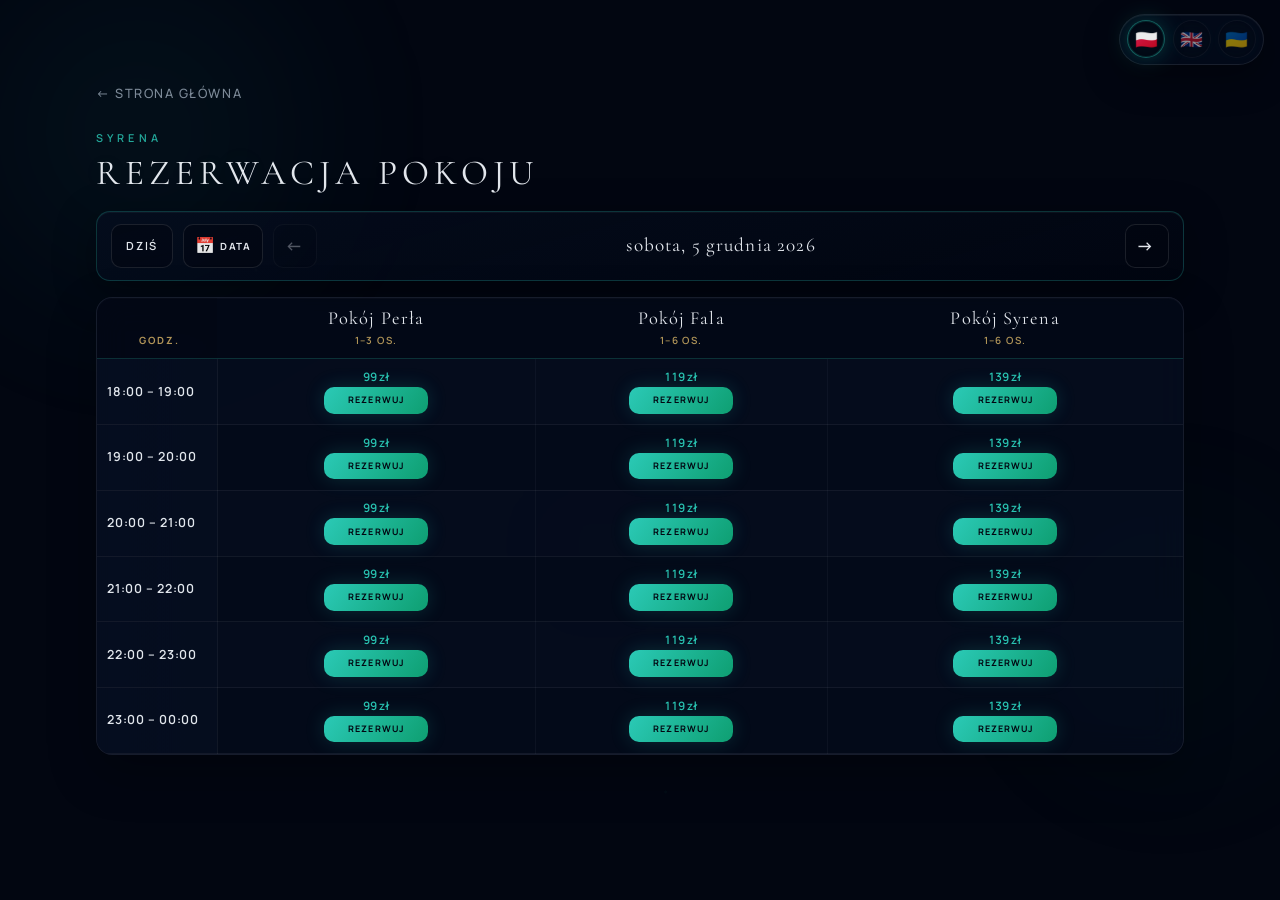
==== commit 09434aa3: "Обновил дизайн под мобильные устройства" ====
--- a/syrena/rezerwacja-pokoju.html
+++ b/syrena/rezerwacja-pokoju.html
@@ -2,7 +2,9 @@
 <html lang="pl">
 <head>
   <meta charset="UTF-8" />
-  <meta name="viewport" content="width=device-width, initial-scale=1.0" />
+  <meta name="viewport" content="width=device-width, initial-scale=1, viewport-fit=cover" />
+  <meta name="color-scheme" content="dark" />
+  <meta name="theme-color" media="(prefers-color-scheme: dark)" content="#020611" />
   <meta name="description" content="Wybierz datę i godzinę — rezerwacja pokoju karaoke SYRENA." />
   <title>SYRENA — Rezerwacja pokoju</title>
   <link rel="preconnect" href="https://fonts.googleapis.com" />
--- a/syrena/styles.css
+++ b/syrena/styles.css
@@ -18,6 +18,8 @@
   --reveal-duration-long: 2.1s;
   --header-h: 4rem;
   --radius: 16px;
+  /* Minimum comfortable tap target (~44px) */
+  --tap-min: 2.75rem;
 }
 
 *,
@@ -28,6 +30,8 @@
 
 html {
   scroll-behavior: smooth;
+  -webkit-text-size-adjust: 100%;
+  text-size-adjust: 100%;
 }
 
 @media (prefers-reduced-motion: reduce) {
@@ -39,8 +43,8 @@
 body {
   margin: 0;
   font-family: var(--font-ui);
-  font-size: 1rem;
-  line-height: 1.65;
+  font-size: clamp(0.9375rem, 0.88rem + 0.28vw, 1rem);
+  line-height: 1.62;
   color: var(--text);
   background: var(--bg-deep);
   overflow-x: hidden;
@@ -58,8 +62,8 @@
 /* Language switcher */
 .lang-switcher {
   position: fixed;
-  top: 0.85rem;
-  right: 1rem;
+  top: max(0.85rem, env(safe-area-inset-top, 0px));
+  right: max(1rem, env(safe-area-inset-right, 0px));
   z-index: 60;
   display: flex;
   align-items: center;
@@ -76,8 +80,8 @@
 
 @media (max-width: 899px) {
   .lang-switcher {
-    right: 4.25rem;
-    top: 0.65rem;
+    top: max(0.65rem, env(safe-area-inset-top, 0px));
+    right: max(4.25rem, calc(0.65rem + env(safe-area-inset-right, 0px)));
     padding: 0.28rem 0.38rem;
     gap: 0.35rem;
   }
@@ -223,8 +227,8 @@
 
 .skip-link {
   position: fixed;
-  top: 0.75rem;
-  left: 0.75rem;
+  top: max(0.75rem, env(safe-area-inset-top, 0px));
+  left: max(0.75rem, env(safe-area-inset-left, 0px));
   z-index: 3000;
   padding: 0.5rem 1rem;
   background: var(--bg-ocean);
@@ -336,6 +340,9 @@
 .site {
   position: relative;
   z-index: 1;
+  width: 100%;
+  max-width: 100%;
+  overflow-x: clip;
 }
 
 /* Header */
@@ -360,7 +367,7 @@
 .header__inner {
   max-width: 1120px;
   margin: 0 auto;
-  padding: 0 1.25rem;
+  padding: 0 max(1.25rem, env(safe-area-inset-right, 0px)) 0 max(1.25rem, env(safe-area-inset-left, 0px));
   height: 100%;
   display: flex;
   align-items: center;
@@ -457,7 +464,8 @@
   top: var(--header-h);
   left: 0;
   right: 0;
-  padding: 1rem 1.25rem 1.5rem;
+  padding: 1rem max(1.25rem, env(safe-area-inset-right, 0px)) max(1.5rem, calc(0.75rem + env(safe-area-inset-bottom, 0px)))
+    max(1.25rem, env(safe-area-inset-left, 0px));
   background: rgba(5, 13, 31, 0.96);
   backdrop-filter: blur(16px);
   border-bottom: 1px solid var(--glass-border);
@@ -480,8 +488,10 @@
 }
 
 .nav__drawer-link {
-  display: block;
-  padding: 0.85rem 0;
+  display: flex;
+  align-items: center;
+  min-height: var(--tap-min);
+  padding: 0.65rem 0;
   font-size: 0.8125rem;
   letter-spacing: 0.12em;
   text-transform: uppercase;
@@ -498,8 +508,8 @@
   display: inline-flex;
   align-items: center;
   justify-content: center;
-  min-height: 2.85rem;
-  padding: 0 1.5rem;
+  min-height: max(2.85rem, var(--tap-min));
+  padding: 0.55rem 1.5rem;
   font-size: 0.75rem;
   font-weight: 600;
   letter-spacing: 0.14em;
@@ -567,7 +577,8 @@
   align-items: center;
   justify-content: center;
   text-align: center;
-  padding: calc(var(--header-h) + 2rem) 1.25rem 4rem;
+  padding: calc(var(--header-h) + env(safe-area-inset-top, 0px) + 2rem) max(1.15rem, env(safe-area-inset-right, 0px))
+    max(4rem, env(safe-area-inset-bottom, 0px)) max(1.15rem, env(safe-area-inset-left, 0px));
   background: radial-gradient(ellipse 90% 60% at 50% -15%, rgba(45, 212, 191, 0.07), transparent 55%),
     radial-gradient(ellipse 70% 45% at 50% 110%, rgba(5, 13, 31, 0.85), var(--bg-deep));
 }
@@ -668,7 +679,7 @@
 
 .hero__lead {
   margin: 0 auto 2rem;
-  max-width: 26rem;
+  max-width: min(26rem, 100%);
   font-size: clamp(0.95rem, 2.5vw, 1.1rem);
   font-weight: 300;
   color: var(--text-muted);
@@ -685,7 +696,8 @@
 /* Sections */
 .section {
   position: relative;
-  padding: 5rem 1.25rem;
+  padding: clamp(3.25rem, 10vw, 5rem) max(1rem, env(safe-area-inset-right, 0px)) clamp(3.25rem, 10vw, 5rem)
+    max(1rem, env(safe-area-inset-left, 0px));
 }
 
 .section--alt {
@@ -861,7 +873,7 @@
 }
 
 .room-tile__body {
-  padding: 1.15rem 1.25rem 1.35rem;
+  padding: clamp(1rem, 3vw, 1.15rem) clamp(1rem, 3.5vw, 1.25rem) clamp(1.15rem, 3vw, 1.35rem);
 }
 
 .room-tile__name {
@@ -893,7 +905,8 @@
   align-items: center;
   justify-content: center;
   margin-top: 1rem;
-  padding: 0.55rem 1.1rem;
+  min-height: var(--tap-min);
+  padding: 0.65rem 1.1rem;
   width: 100%;
   font-family: var(--font-ui);
   font-size: 0.72rem;
@@ -936,7 +949,8 @@
 /* —— Nasza przestrzeń —— */
 .space {
   position: relative;
-  padding: clamp(3.5rem, 8vw, 5.5rem) 1.25rem;
+  padding: clamp(3.5rem, 8vw, 5.5rem) max(1.25rem, env(safe-area-inset-right, 0px)) clamp(3.5rem, 8vw, 5.5rem)
+    max(1.25rem, env(safe-area-inset-left, 0px));
   overflow: hidden;
   background: radial-gradient(ellipse 120% 80% at 50% 0%, rgba(45, 212, 191, 0.06), transparent 55%),
     linear-gradient(180deg, var(--bg-deep) 0%, #030a18 40%, var(--bg-ocean) 100%);
@@ -1310,9 +1324,12 @@
   position: relative;
   z-index: 2;
   min-height: 100vh;
-  padding: calc(var(--header-h) + 1rem) 1rem 2.5rem;
+  min-height: 100dvh;
+  width: 100%;
   max-width: 1120px;
   margin: 0 auto;
+  padding: calc(var(--header-h) + env(safe-area-inset-top, 0px) + 1rem) max(1rem, env(safe-area-inset-right, 0px))
+    max(2.5rem, env(safe-area-inset-bottom, 0px)) max(1rem, env(safe-area-inset-left, 0px));
 }
 
 body.has-rez-cart .rez-page {
@@ -1320,7 +1337,7 @@
 }
 
 body.has-rez-cart .rez-toast {
-  bottom: clamp(5.5rem, 14vh, 7rem);
+  bottom: max(calc(env(safe-area-inset-bottom, 0px) + 5.5rem), 5.5rem);
 }
 
 .rez-page__back {
@@ -1377,6 +1394,7 @@
 
 .rez-datebar__btn {
   flex: 0 0 auto;
+  min-height: var(--tap-min);
   padding: 0.5rem 0.85rem;
   font-family: var(--font-ui);
   font-size: 0.7rem;
@@ -1397,8 +1415,9 @@
 
 .rez-datebar__btn--icon {
   width: auto;
-  min-width: 42px;
-  height: 42px;
+  min-width: max(42px, var(--tap-min));
+  min-height: var(--tap-min);
+  height: auto;
   padding: 0 0.65rem;
   display: inline-flex;
   align-items: center;
@@ -1416,8 +1435,8 @@
 }
 
 .rez-datebar__btn--arrow {
-  width: 40px;
-  height: 40px;
+  width: max(40px, var(--tap-min));
+  height: max(40px, var(--tap-min));
   padding: 0;
   display: grid;
   place-items: center;
@@ -1461,8 +1480,12 @@
   backdrop-filter: blur(16px);
   -webkit-backdrop-filter: blur(16px);
   box-shadow: 0 18px 48px rgba(0, 0, 0, 0.28), inset 0 1px 0 rgba(255, 255, 255, 0.04);
+  width: 100%;
+  max-width: 100%;
   overflow: auto;
-  max-height: min(calc(100vh - 200px), 580px);
+  -webkit-overflow-scrolling: touch;
+  overscroll-behavior-x: contain;
+  max-height: min(calc(100dvh - 200px), 580px);
 }
 
 .rez-matrix {
@@ -1686,7 +1709,12 @@
   z-index: 1;
   width: 100%;
   max-width: min(90vw, 840px);
+  max-height: min(92dvh, 920px);
   margin: 0 auto;
+  overflow-x: hidden;
+  overflow-y: auto;
+  -webkit-overflow-scrolling: touch;
+  overscroll-behavior: contain;
   padding: clamp(1.65rem, 4vw, 2.35rem) clamp(1.35rem, 4vw, 2.5rem) clamp(1.5rem, 3vw, 2rem);
   border-radius: var(--radius);
   border: 1px solid rgba(45, 212, 191, 0.28);
@@ -1779,7 +1807,8 @@
 .rez-cart__inner {
   max-width: 1120px;
   margin: 0 auto;
-  padding: 0.65rem 0.85rem 0.75rem;
+  padding: 0.65rem max(0.85rem, env(safe-area-inset-right, 0px)) max(calc(0.75rem + env(safe-area-inset-bottom, 0px)), 0.85rem)
+    max(0.85rem, env(safe-area-inset-left, 0px));
   display: flex;
   flex-wrap: wrap;
   align-items: center;
@@ -1892,6 +1921,7 @@
 }
 
 .rez-cart__checkout {
+  min-height: var(--tap-min);
   padding: 0.65rem 1.1rem;
   font-family: var(--font-ui);
   font-size: 0.68rem;
@@ -2109,7 +2139,7 @@
 
 .rez-toast {
   position: fixed;
-  bottom: 1.5rem;
+  bottom: max(1.5rem, env(safe-area-inset-bottom, 0px));
   left: 50%;
   transform: translate3d(-50%, 120%, 0);
   z-index: 195;
@@ -2302,7 +2332,10 @@
 .menu-modal__content {
   height: calc(100% - 92px);
   overflow: auto;
-  padding: 1.1rem 1.25rem 1.5rem;
+  -webkit-overflow-scrolling: touch;
+  overscroll-behavior: contain;
+  padding: 1.1rem max(1.25rem, env(safe-area-inset-right, 0px)) max(calc(1.5rem + env(safe-area-inset-bottom, 0px)), 1.25rem)
+    max(1.25rem, env(safe-area-inset-left, 0px));
   position: relative;
   z-index: 2;
 }
@@ -2310,7 +2343,8 @@
 @media (min-width: 720px) {
   .menu-modal__content {
     height: calc(100% - 96px);
-    padding: 1.35rem 1.6rem 2rem;
+    padding: 1.35rem max(1.6rem, env(safe-area-inset-right, 0px)) max(2rem, calc(0.5rem + env(safe-area-inset-bottom, 0px)))
+      max(1.6rem, env(safe-area-inset-left, 0px));
   }
 }
 
@@ -2998,7 +3032,8 @@
 }
 
 .footer {
-  padding: 2rem 1.25rem;
+  padding: 2rem max(1.25rem, env(safe-area-inset-right, 0px)) max(2rem, calc(1.25rem + env(safe-area-inset-bottom, 0px)))
+    max(1.25rem, env(safe-area-inset-left, 0px));
   border-top: 1px solid var(--glass-border);
   text-align: center;
   background: var(--bg-ocean);
@@ -3048,8 +3083,8 @@
 
 .booking__back {
   position: absolute;
-  top: 1rem;
-  left: 1rem;
+  top: max(1rem, env(safe-area-inset-top, 0px));
+  left: max(1rem, env(safe-area-inset-left, 0px));
   z-index: 2;
   font-size: 0.6875rem;
   font-weight: 600;
@@ -3075,7 +3110,8 @@
   min-height: 0;
   display: flex;
   flex-direction: column;
-  padding: 4.25rem 1.25rem 1.25rem;
+  padding: max(4.25rem, calc(env(safe-area-inset-top, 0px) + 3.25rem)) max(1.25rem, env(safe-area-inset-right, 0px))
+    max(1.25rem, env(safe-area-inset-bottom, 0px)) max(1.25rem, env(safe-area-inset-left, 0px));
   max-width: 1120px;
   width: 100%;
   margin: 0 auto;
@@ -3084,7 +3120,8 @@
 
 @media (min-width: 640px) {
   .booking__viewport {
-    padding: 4.5rem 2rem 1.5rem;
+    padding: max(4.5rem, calc(env(safe-area-inset-top, 0px) + 3.5rem)) max(2rem, env(safe-area-inset-right, 0px)) max(1.5rem, env(safe-area-inset-bottom, 0px))
+      max(2rem, env(safe-area-inset-left, 0px));
   }
 }
 
@@ -4378,3 +4415,65 @@
     opacity: 0.22;
   }
 }
+
+/* ========== Mobile polish: titles, stacked CTAs, touch ========== */
+@media (max-width: 540px) {
+  .hero__title {
+    letter-spacing: 0.22em;
+    padding-left: 0.22em;
+    font-size: clamp(2.6rem, 11vw, 3.85rem);
+    max-width: 100%;
+  }
+
+  .hero__actions {
+    flex-direction: column;
+    align-items: stretch;
+    width: min(100%, 22rem);
+  }
+
+  .hero__actions .btn {
+    width: 100%;
+  }
+}
+
+@media (max-width: 480px) {
+  .space__main-title {
+    letter-spacing: 0.12em;
+    padding-left: 0.12em;
+    font-size: clamp(2.1rem, 9vw, 2.75rem);
+  }
+
+  .section__intro,
+  .section__text {
+    max-width: 100%;
+  }
+
+  .booking-slot__btn {
+    min-height: 2.25rem;
+    padding: 0.45rem 0.75rem;
+  }
+
+  .evo__mega {
+    letter-spacing: 0.1em;
+    padding-left: 0.1em;
+    font-size: clamp(1.55rem, 6.2vw, 2.15rem);
+  }
+}
+
+@media (hover: none) and (pointer: coarse) {
+  .btn,
+  .nav__burger,
+  .lang-switcher__btn,
+  .rez-datebar__btn,
+  .rez-slot__btn,
+  .rez-cart__chip-remove,
+  .rez-confirm__close,
+  .room-tile {
+    touch-action: manipulation;
+  }
+}
+
+video {
+  max-width: 100%;
+  height: auto;
+}
